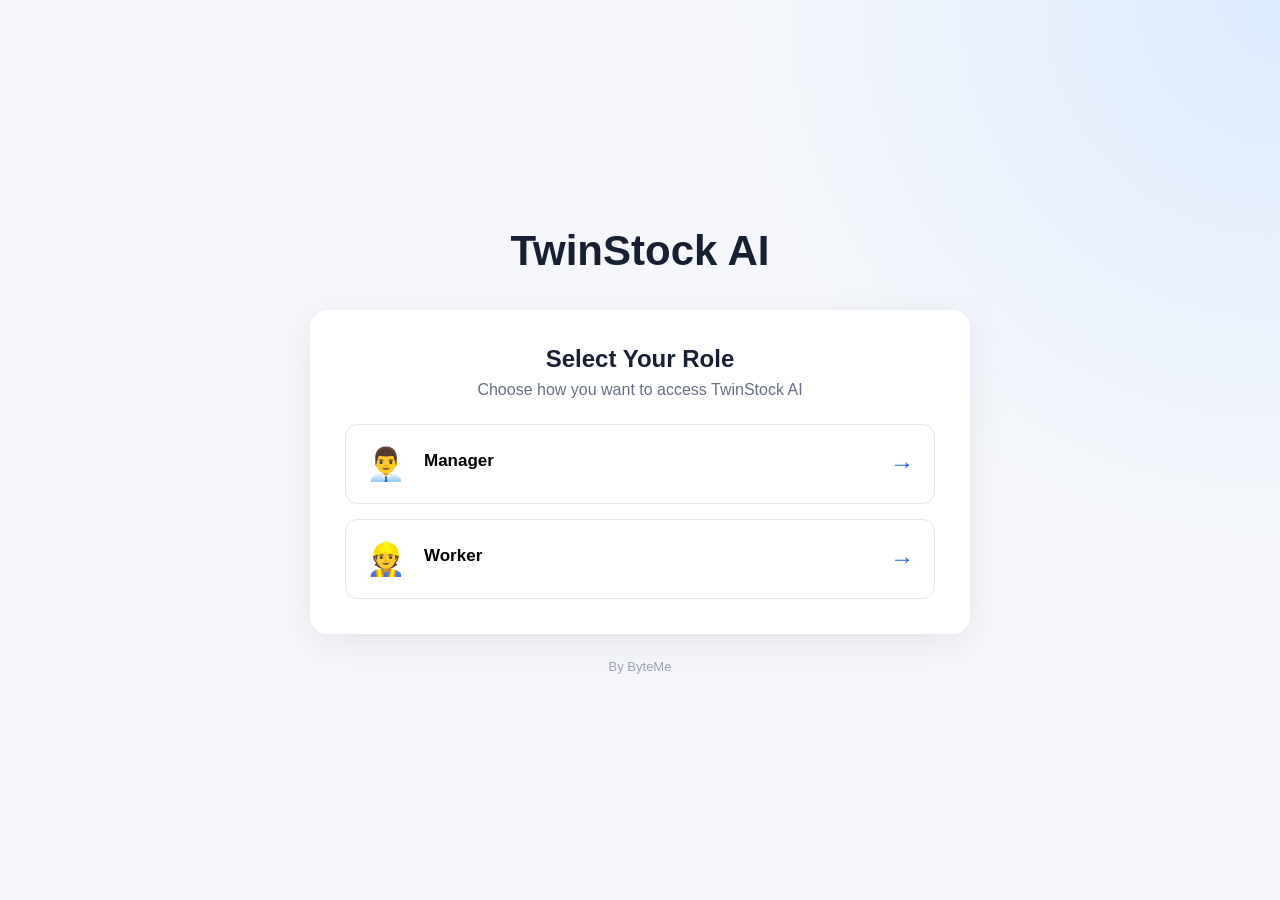
==== frontend/index.html @ d8aecc27 "frontend" ====
<!DOCTYPE html>
<html lang="en">
<head>
    <meta charset="UTF-8">
    <meta name="viewport" content="width=device-width, initial-scale=1.0">
    <title>TwinStock AI</title>
    <link rel="stylesheet" href="css/style.css">
</head>

<body class="landing-page">

    <div class="landing-container">

        <div class="brand">
            
            <h1>TwinStock AI</h1>
            
        </div>

        <div class="role-card">

            <h2>Select Your Role</h2>
            <p class="role-subtitle">
                Choose how you want to access TwinStock AI
            </p>

            <div class="role-options">

                <button class="role-button manager-role"
                        onclick="selectRole('manager')">

                    <span class="role-icon">👨‍💼</span>

                    <div>
                        <strong>Manager</strong>
                    </div>

                    <span class="arrow">→</span>

                </button>


                <button class="role-button worker-role"
                        onclick="selectRole('worker')">

                    <span class="role-icon">👷</span>

                    <div>
                        <strong>Worker</strong>
                    </div>

                    <span class="arrow">→</span>

                </button>

            </div>

        </div>

        <p class="footer-text">
            By ByteMe
        </p>

    </div>

    <script src="js/index.js"></script>

</body>
</html>
---- frontend/css/style.css ----
* {
    margin: 0;
    padding: 0;
    box-sizing: border-box;
}


body {
    font-family: Arial, Helvetica, sans-serif;
    background: #f5f7fb;
    color: #172033;
}


/* =========================
   LANDING PAGE
========================= */

.landing-page {
    min-height: 100vh;

    display: flex;
    align-items: center;
    justify-content: center;

    background:
        radial-gradient(circle at top right, #dbeafe, transparent 35%),
        #f5f7fb;
}


.landing-container {
    width: 100%;
    max-width: 700px;

    text-align: center;

    padding: 40px 20px;
}


.brand {
    margin-bottom: 35px;
}


.brand-icon {
    font-size: 55px;
    margin-bottom: 10px;
}


.brand h1 {
    font-size: 42px;
    margin-bottom: 10px;
}


.brand p {
    color: #667085;
    font-size: 16px;
}


.role-card {
    background: white;

    padding: 35px;

    border-radius: 18px;

    box-shadow: 0 10px 40px rgba(0,0,0,0.08);
}


.role-card h2 {
    font-size: 24px;
}


.role-subtitle {
    color: #667085;
    margin: 8px 0 25px;
}


.role-options {
    display: flex;
    flex-direction: column;
    gap: 15px;
}


.role-button {
    border: 1px solid #e5e7eb;

    background: white;

    padding: 20px;

    border-radius: 12px;

    display: flex;
    align-items: center;

    text-align: left;

    cursor: pointer;

    transition: 0.2s;
}


.role-button:hover {
    border-color: #2563eb;

    transform: translateY(-2px);

    box-shadow: 0 5px 20px rgba(37,99,235,0.1);
}


.role-icon {
    font-size: 32px;

    margin-right: 18px;
}


.role-button strong {
    display: block;

    font-size: 17px;

    margin-bottom: 5px;
}


.role-button small {
    display: block;

    color: #667085;
}


.arrow {
    margin-left: auto;

    font-size: 24px;

    color: #2563eb;
}


.footer-text {
    margin-top: 25px;

    color: #98a2b3;

    font-size: 13px;
}


/* =========================
   HEADER
========================= */

.topbar {
    height: 70px;

    background: white;

    border-bottom: 1px solid #e5e7eb;

    display: flex;

    align-items: center;

    justify-content: space-between;

    padding: 0 35px;

    position: sticky;

    top: 0;

    z-index: 10;
}


.brand-small {
    display: flex;

    align-items: center;

    gap: 10px;

    font-size: 20px;
}


.brand-small span {
    font-size: 25px;
}


.header-right {
    display: flex;

    align-items: center;

    gap: 20px;
}


.role-switcher {
    display: flex;

    align-items: center;

    gap: 8px;

    color: #667085;

    font-size: 14px;
}


.role-switcher select {
    padding: 8px 12px;

    border: 1px solid #d0d5dd;

    border-radius: 7px;

    background: white;

    cursor: pointer;
}


.logout-btn {
    background: transparent;

    border: 1px solid #d0d5dd;

    color: #344054;

    padding: 8px 14px;

    border-radius: 7px;

    cursor: pointer;
}


/* =========================
   DASHBOARD
========================= */

.dashboard {
    max-width: 1450px;

    margin: auto;

    padding: 30px;
}


.page-heading {
    display: flex;

    justify-content: space-between;

    align-items: center;

    margin-bottom: 25px;
}


.page-heading h1 {
    font-size: 28px;

    margin-bottom: 7px;
}


.page-heading p {
    color: #667085;
}


.status-badge {
    background: #ecfdf3;

    color: #027a48;

    padding: 8px 14px;

    border-radius: 20px;

    font-size: 13px;
}


/* =========================
   SUMMARY CARDS
========================= */

.summary-grid {
    display: grid;

    grid-template-columns:
        repeat(4, 1fr);

    gap: 18px;

    margin-bottom: 25px;
}


.summary-card {
    background: white;

    border: 1px solid #eaecf0;

    border-radius: 12px;

    padding: 20px;

    display: flex;

    align-items: center;

    gap: 15px;
}


.summary-icon {
    width: 48px;

    height: 48px;

    border-radius: 10px;

    display: flex;

    align-items: center;

    justify-content: center;

    font-size: 23px;
}


.blue {
    background: #eff6ff;
}


.purple {
    background: #f5f3ff;
}


.red {
    background: #fef2f2;
}


.orange {
    background: #fff7ed;
}


.summary-card p {
    color: #667085;

    font-size: 13px;

    margin-bottom: 5px;
}


.summary-card h2 {
    font-size: 26px;
}


.summary-card span {
    color: #98a2b3;

    font-size: 12px;
}


/* =========================
   PANELS
========================= */

.panel {
    background: white;

    border: 1px solid #eaecf0;

    border-radius: 12px;

    padding: 22px;
}


.panel-header {
    display: flex;

    justify-content: space-between;

    align-items: flex-start;

    margin-bottom: 20px;
}


.panel-header h2 {
    font-size: 18px;

    margin-bottom: 5px;
}


.panel-header p {
    color: #667085;

    font-size: 13px;
}


.ai-status {
    background: #eff6ff;

    color: #2563eb;

    padding: 6px 10px;

    border-radius: 20px;

    font-size: 12px;
}


/* =========================
   MANAGER
========================= */

.manager-grid {
    display: grid;

    grid-template-columns: 1.45fr 1fr;

    gap: 20px;
}


.suggestion-card {
    padding: 18px;

    border: 1px solid #eaecf0;

    border-radius: 10px;

    margin-bottom: 15px;
}


.suggestion-card.high {
    border-left: 4px solid #ef4444;
}


.suggestion-card.medium {
    border-left: 4px solid #f59e0b;
}


.suggestion-card.warning {
    border-left: 4px solid #eab308;
}


.suggestion-top {
    display: flex;

    justify-content: space-between;

    align-items: center;
}


.product-info {
    display: flex;

    align-items: center;

    gap: 10px;
}


.product-info h3 {
    font-size: 16px;

    margin-bottom: 3px;
}


.product-info span:last-child {
    color: #98a2b3;

    font-size: 11px;
}


.risk-dot {
    width: 10px;

    height: 10px;

    border-radius: 50%;
}


.red-dot {
    background: #ef4444;
}


.orange-dot {
    background: #f59e0b;
}


.yellow-dot {
    background: #eab308;
}


.risk-label {
    font-size: 10px;

    font-weight: bold;

    padding: 5px 8px;

    border-radius: 5px;
}


.high-label {
    color: #b42318;

    background: #fef3f2;
}


.medium-label {
    color: #b54708;

    background: #fffaeb;
}


.warning-label {
    color: #a15c00;

    background: #fefce8;
}


.suggestion-message {
    margin: 14px 0;

    color: #475467;

    font-size: 14px;
}


.suggestion-details {
    display: grid;

    grid-template-columns:
        repeat(3, 1fr);

    gap: 10px;

    margin-bottom: 15px;
}


.suggestion-details div {
    background: #f9fafb;

    padding: 10px;

    border-radius: 7px;
}


.suggestion-details span {
    display: block;

    color: #98a2b3;

    font-size: 10px;

    margin-bottom: 5px;
}


.suggestion-details strong {
    font-size: 13px;
}


.primary-btn,
.secondary-btn {
    border: none;

    padding: 10px 15px;

    border-radius: 7px;

    cursor: pointer;

    font-weight: 600;
}


.primary-btn {
    background: #2563eb;

    color: white;
}


.primary-btn:hover {
    background: #1d4ed8;
}


.secondary-btn {
    background: #eff6ff;

    color: #2563eb;
}


.full-btn {
    width: 100%;

    padding: 13px;
}


/* =========================
   CHATBOT
========================= */

.chatbot-panel {
    display: flex;

    flex-direction: column;

    min-height: 600px;
}


.chat-header {
    display: flex;

    align-items: center;

    gap: 12px;

    padding-bottom: 15px;

    border-bottom: 1px solid #eaecf0;
}


.bob-avatar {
    width: 42px;

    height: 42px;

    background: #eff6ff;

    border-radius: 10px;

    display: flex;

    align-items: center;

    justify-content: center;

    font-size: 22px;
}


.chat-header h2 {
    font-size: 17px;
}


.chat-header span {
    color: #667085;

    font-size: 11px;
}


.online-dot {
    width: 8px;

    height: 8px;

    background: #12b76a;

    border-radius: 50%;

    margin-left: auto;
}


.chat-messages {
    flex: 1;

    padding: 20px 0;

    overflow-y: auto;
}


.message {
    display: flex;

    gap: 10px;

    margin-bottom: 18px;
}


.message-avatar {
    width: 30px;

    height: 30px;

    background: #eff6ff;

    border-radius: 8px;

    display: flex;

    align-items: center;

    justify-content: center;

    font-size: 15px;
}


.message-content {
    max-width: 85%;
}


.message-name {
    display: block;

    font-size: 11px;

    color: #667085;

    margin-bottom: 5px;
}


.message-content p {
    background: #f2f4f7;

    padding: 12px;

    border-radius: 4px 10px 10px 10px;

    font-size: 13px;

    line-height: 1.5;
}


.quick-questions {
    display: flex;

    flex-direction: column;

    gap: 8px;
}


.quick-questions button {
    background: white;

    border: 1px solid #d0d5dd;

    color: #344054;

    padding: 9px;

    border-radius: 7px;

    text-align: left;

    cursor: pointer;

    font-size: 12px;
}


.chat-input-area {
    display: flex;

    gap: 8px;

    border-top: 1px solid #eaecf0;

    padding-top: 15px;
}


.chat-input-area input {
    flex: 1;

    padding: 12px;

    border: 1px solid #d0d5dd;

    border-radius: 7px;

    outline: none;
}


.chat-input-area button {
    width: 45px;

    border: none;

    border-radius: 7px;

    background: #2563eb;

    color: white;

    cursor: pointer;
}


.user-chat-message {
    background: #2563eb;

    color: white;

    padding: 10px;

    border-radius: 10px 10px 4px 10px;

    margin-left: auto;

    margin-bottom: 15px;

    max-width: 80%;

    font-size: 13px;
}


/* =========================
   WORKER
========================= */

.worker-grid {
    display: grid;

    grid-template-columns: 1fr 1fr;

    gap: 20px;
}


.form-group {
    margin-bottom: 18px;
}


.form-group label {
    display: block;

    font-size: 13px;

    font-weight: 600;

    margin-bottom: 7px;
}


.form-group input,
.form-group select,
.form-group textarea {
    width: 100%;

    padding: 11px 12px;

    border: 1px solid #d0d5dd;

    border-radius: 7px;

    font-family: inherit;

    outline: none;

    background: white;
}


.form-group input:focus,
.form-group select:focus,
.form-group textarea:focus {
    border-color: #2563eb;
}


.form-row {
    display: grid;

    grid-template-columns: 1fr 1fr;

    gap: 15px;
}


.transaction-types {
    display: grid;

    grid-template-columns:
        repeat(4, 1fr);

    gap: 8px;
}


.transaction-type {
    padding: 10px 5px;

    background: #f9fafb;

    border: 1px solid #d0d5dd;

    border-radius: 7px;

    cursor: pointer;

    font-size: 11px;
}


.transaction-type span {
    display: block;

    font-size: 18px;

    margin-bottom: 3px;
}


.transaction-type.active {
    background: #eff6ff;

    border-color: #2563eb;

    color: #2563eb;
}


.success-message {
    display: none;

    background: #ecfdf3;

    color: #027a48;

    padding: 12px;

    border-radius: 7px;

    margin-top: 15px;

    font-size: 13px;
}


.transaction-item {
    display: flex;

    align-items: center;

    gap: 12px;

    padding: 14px 0;

    border-bottom: 1px solid #f2f4f7;
}


.transaction-icon {
    width: 38px;

    height: 38px;

    border-radius: 8px;

    display: flex;

    align-items: center;

    justify-content: center;
}


.transaction-icon.receive {
    background: #ecfdf3;
}


.transaction-icon.dispatch {
    background: #eff6ff;
}


.transaction-icon.damaged {
    background: #fef3f2;
}


.transaction-info {
    flex: 1;
}


.transaction-info strong {
    display: block;

    font-size: 13px;
}


.transaction-info span {
    color: #98a2b3;

    font-size: 11px;
}


.positive {
    color: #027a48;
}


.negative {
    color: #b42318;
}


.count-badge {
    background: #f2f4f7;

    padding: 5px 9px;

    border-radius: 5px;

    font-size: 11px;
}


/* =========================
   REPLENISHMENT
========================= */

.back-btn {
    background: white;

    border: 1px solid #d0d5dd;

    padding: 9px 14px;

    border-radius: 7px;

    cursor: pointer;
}


.replenishment-grid {
    display: grid;

    grid-template-columns: 1fr 1fr;

    gap: 20px;
}


.product-title {
    display: flex;

    align-items: center;

    gap: 15px;

    margin-bottom: 30px;
}


.large-product-icon {
    width: 60px;

    height: 60px;

    border-radius: 12px;

    background: #eff6ff;

    display: flex;

    align-items: center;

    justify-content: center;

    font-size: 28px;
}


.small-label {
    color: #98a2b3;

    font-size: 10px;
}


.product-title h2 {
    margin: 4px 0;

    font-size: 23px;
}


.product-title span:last-child {
    color: #667085;

    font-size: 12px;
}


.metrics-grid {
    display: grid;

    grid-template-columns: 1fr 1fr;

    gap: 12px;
}


.metric {
    background: #f9fafb;

    padding: 15px;

    border-radius: 8px;
}


.metric span {
    display: block;

    color: #667085;

    font-size: 11px;

    margin-bottom: 7px;
}


.metric strong {
    font-size: 15px;
}


.danger-metric {
    background: #fef3f2;
}


.danger-metric strong {
    color: #b42318;
}


.risk-explanation {
    margin-top: 20px;

    background: #fffaeb;

    border: 1px solid #fedf89;

    padding: 15px;

    border-radius: 8px;

    display: flex;

    gap: 12px;
}


.risk-icon {
    font-size: 20px;
}


.risk-explanation strong {
    font-size: 13px;

    color: #b54708;
}


.risk-explanation p {
    margin-top: 5px;

    color: #667085;

    font-size: 12px;

    line-height: 1.5;
}


.ai-title {
    display: flex;

    align-items: center;

    gap: 12px;

    margin-bottom: 25px;
}


.ai-large-icon {
    width: 45px;

    height: 45px;

    border-radius: 10px;

    background: #eff6ff;

    display: flex;

    align-items: center;

    justify-content: center;

    font-size: 22px;
}


.ai-title h2 {
    font-size: 18px;
}


.ai-title span {
    color: #667085;

    font-size: 11px;
}


.quantity-input {
    display: flex;

    align-items: center;
}


.quantity-input button {
    width: 40px;

    height: 40px;

    margin: 0;

    border-radius: 6px;

    background: #f2f4f7;

    color: #344054;

    border: 1px solid #d0d5dd;

    cursor: pointer;
}


.quantity-input input {
    text-align: center;

    width: 100px;

    height: 40px;

    border: 1px solid #d0d5dd;

    margin: 0 5px;
}


.recommendation-reason {
    background: #f9fafb;

    padding: 15px;

    border-radius: 8px;

    margin-top: 20px;

    margin-bottom: 20px;
}


.recommendation-reason strong {
    font-size: 13px;
}


.recommendation-reason p {
    color: #667085;

    font-size: 12px;

    line-height: 1.6;

    margin-top: 7px;
}


.decision-buttons {
    display: grid;

    grid-template-columns: 1fr 1.5fr;

    gap: 10px;
}


.ignore-btn,
.approve-btn {
    padding: 12px;

    border-radius: 7px;

    cursor: pointer;

    font-weight: 600;
}


.ignore-btn {
    background: white;

    border: 1px solid #d0d5dd;

    color: #344054;
}


.approve-btn {
    background: #12b76a;

    border: none;

    color: white;
}


.decision-message {
    margin-top: 15px;

    text-align: center;

    font-size: 13px;
}


/* =========================
   RESPONSIVE
========================= */

@media (max-width: 1000px) {

    .summary-grid {
        grid-template-columns: 1fr 1fr;
    }

    .manager-grid,
    .worker-grid,
    .replenishment-grid {
        grid-template-columns: 1fr;
    }

}


@media (max-width: 650px) {

    .dashboard {
        padding: 15px;
    }

    .topbar {
        padding: 0 15px;
    }

    .summary-grid {
        grid-template-columns: 1fr;
    }

    .header-right {
        gap: 5px;
    }

    .role-switcher span {
        display: none;
    }

    .page-heading {
        align-items: flex-start;

        flex-direction: column;

        gap: 10px;
    }

    .suggestion-details {
        grid-template-columns: 1fr;
    }

    .transaction-types {
        grid-template-columns: 1fr 1fr;
    }

    .form-row {
        grid-template-columns: 1fr;
    }

}
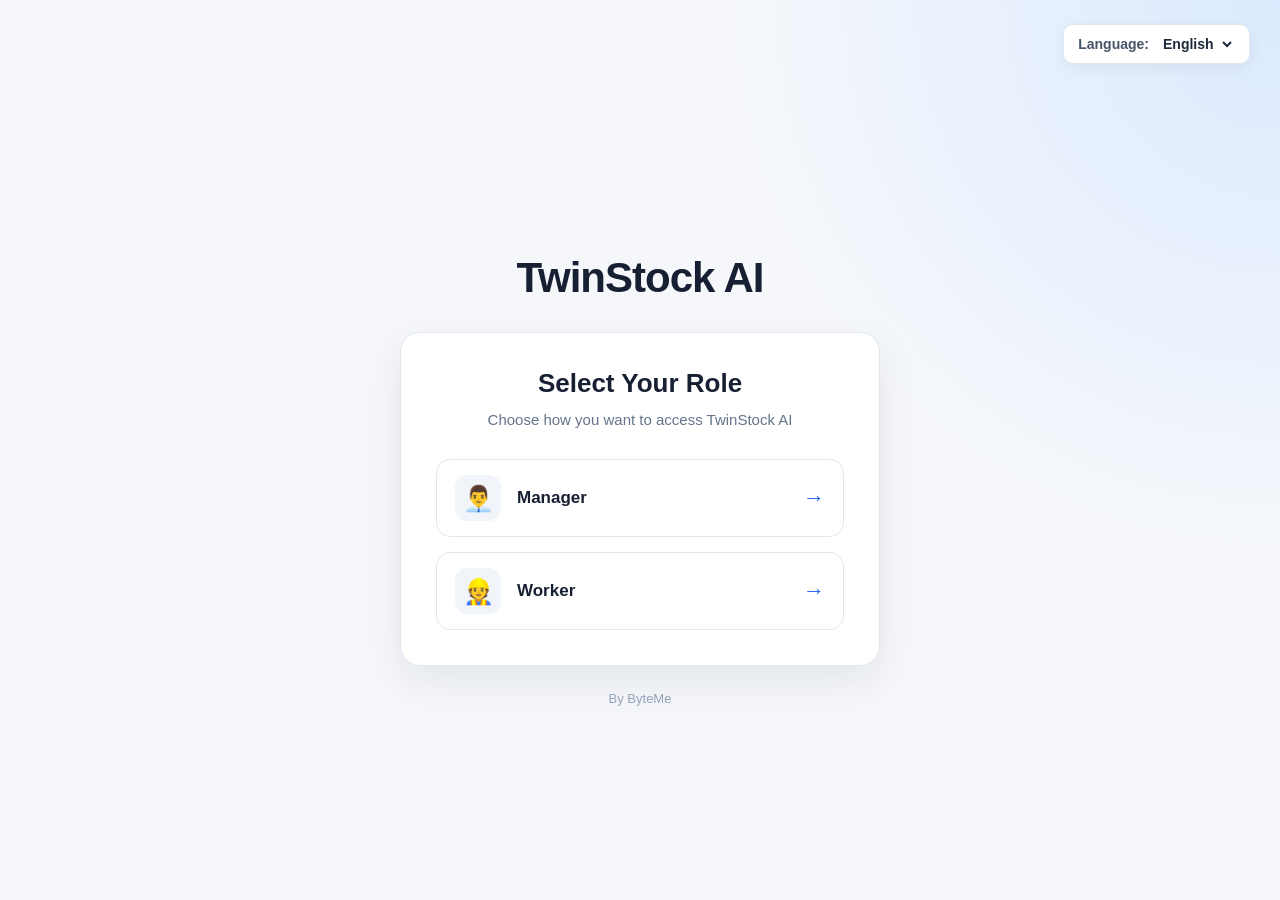
==== commit 8dcaec70: "language added" ====
--- a/frontend/index.html
+++ b/frontend/index.html
@@ -1,69 +1,605 @@
 <!DOCTYPE html>
 <html lang="en">
+
 <head>
+
     <meta charset="UTF-8">
-    <meta name="viewport" content="width=device-width, initial-scale=1.0">
+
+    <meta name="viewport"
+          content="width=device-width, initial-scale=1.0">
+
     <title>TwinStock AI</title>
-    <link rel="stylesheet" href="css/style.css">
+
+    <style>
+
+        /* ================================
+           RESET
+        ================================= */
+
+        * {
+            margin: 0;
+            padding: 0;
+            box-sizing: border-box;
+        }
+
+
+        /* ================================
+           BODY
+        ================================= */
+
+        body {
+
+            min-height: 100vh;
+
+            font-family:
+                Arial,
+                Helvetica,
+                sans-serif;
+
+            background:
+                radial-gradient(
+                    circle at top right,
+                    #dbeafe,
+                    transparent 35%
+                ),
+                #f5f7fb;
+
+            color: #172033;
+
+            display: flex;
+
+            align-items: center;
+
+            justify-content: center;
+
+            position: relative;
+
+        }
+
+
+        /* ================================
+           LANGUAGE SWITCHER
+           TOP RIGHT
+        ================================= */
+
+        .language-switcher {
+
+            position: fixed;
+
+            top: 24px;
+
+            right: 30px;
+
+            display: flex;
+
+            align-items: center;
+
+            gap: 10px;
+
+            padding: 10px 14px;
+
+            background: #ffffff;
+
+            border: 1px solid #e2e8f0;
+
+            border-radius: 10px;
+
+            box-shadow:
+                0 4px 15px
+                rgba(0, 0, 0, 0.06);
+
+            z-index: 1000;
+
+        }
+
+
+        .language-switcher span {
+
+            font-size: 14px;
+
+            font-weight: 600;
+
+            color: #475569;
+
+        }
+
+
+        .language-switcher select {
+
+            border: none;
+
+            outline: none;
+
+            background: transparent;
+
+            font-size: 14px;
+
+            font-weight: 600;
+
+            color: #1e293b;
+
+            cursor: pointer;
+
+        }
+
+
+        /* ================================
+           MAIN CONTAINER
+        ================================= */
+
+        .landing-container {
+
+            width: 100%;
+
+            max-width: 520px;
+
+            min-height: 100vh;
+
+            padding: 100px 20px 40px;
+
+            display: flex;
+
+            flex-direction: column;
+
+            align-items: center;
+
+            justify-content: center;
+
+            text-align: center;
+
+        }
+
+
+        /* ================================
+           BRAND
+        ================================= */
+
+        .brand {
+
+            margin-bottom: 30px;
+
+        }
+
+
+        .brand h1 {
+
+            margin: 0;
+
+            font-size: 42px;
+
+            font-weight: 800;
+
+            letter-spacing: -1px;
+
+            color: #172033;
+
+        }
+
+
+        /* ================================
+           ROLE CARD
+        ================================= */
+
+        .role-card {
+
+            width: 100%;
+
+            padding: 35px;
+
+            background: #ffffff;
+
+            border: 1px solid #e2e8f0;
+
+            border-radius: 20px;
+
+            box-shadow:
+                0 15px 40px
+                rgba(15, 23, 42, 0.08);
+
+        }
+
+
+        .role-card h2 {
+
+            margin: 0 0 10px;
+
+            font-size: 26px;
+
+            color: #172033;
+
+        }
+
+
+        .role-subtitle {
+
+            margin: 0 0 28px;
+
+            color: #64748b;
+
+            font-size: 15px;
+
+            line-height: 1.5;
+
+        }
+
+
+        /* ================================
+           ROLE OPTIONS
+        ================================= */
+
+        .role-options {
+
+            width: 100%;
+
+            display: flex;
+
+            flex-direction: column;
+
+            gap: 15px;
+
+        }
+
+
+        /* ================================
+           ROLE BUTTON
+        ================================= */
+
+        .role-button {
+
+            width: 100%;
+
+            min-height: 75px;
+
+            padding: 15px 18px;
+
+            display: flex;
+
+            align-items: center;
+
+            gap: 16px;
+
+            text-align: left;
+
+            background: #ffffff;
+
+            border: 1px solid #e2e8f0;
+
+            border-radius: 14px;
+
+            cursor: pointer;
+
+            transition:
+                transform 0.2s ease,
+                box-shadow 0.2s ease,
+                border-color 0.2s ease,
+                background 0.2s ease;
+
+        }
+
+
+        .role-button:hover {
+
+            transform: translateY(-2px);
+
+            border-color: #2563eb;
+
+            background: #f8fbff;
+
+            box-shadow:
+                0 8px 20px
+                rgba(15, 23, 42, 0.08);
+
+        }
+
+
+        /* ================================
+           ROLE ICON
+        ================================= */
+
+        .role-icon {
+
+            width: 46px;
+
+            height: 46px;
+
+            flex-shrink: 0;
+
+            display: flex;
+
+            align-items: center;
+
+            justify-content: center;
+
+            font-size: 25px;
+
+            background: #f1f5f9;
+
+            border-radius: 12px;
+
+        }
+
+
+        /* ================================
+           ROLE TEXT
+        ================================= */
+
+        .role-button strong {
+
+            font-size: 17px;
+
+            color: #172033;
+
+        }
+
+
+        /* ================================
+           ARROW
+        ================================= */
+
+        .arrow {
+
+            margin-left: auto;
+
+            font-size: 22px;
+
+            color: #2563eb;
+
+            transition:
+                transform 0.2s ease;
+
+        }
+
+
+        .role-button:hover .arrow {
+
+            transform:
+                translateX(4px);
+
+        }
+
+
+        /* ================================
+           FOOTER
+        ================================= */
+
+        .footer-text {
+
+            margin-top: 25px;
+
+            margin-bottom: 0;
+
+            font-size: 13px;
+
+            color: #94a3b8;
+
+        }
+
+
+        /* ================================
+           MOBILE
+        ================================= */
+
+        @media (max-width: 600px) {
+
+            .language-switcher {
+
+                top: 15px;
+
+                right: 15px;
+
+                padding: 8px 10px;
+
+                gap: 6px;
+
+            }
+
+
+            .language-switcher span {
+
+                display: none;
+
+            }
+
+
+            .landing-container {
+
+                padding:
+                    90px 18px
+                    30px;
+
+            }
+
+
+            .brand {
+
+                margin-bottom: 25px;
+
+            }
+
+
+            .brand h1 {
+
+                font-size: 34px;
+
+            }
+
+
+            .role-card {
+
+                padding: 25px 20px;
+
+            }
+
+
+            .role-card h2 {
+
+                font-size: 23px;
+
+            }
+
+
+            .role-subtitle {
+
+                font-size: 14px;
+
+            }
+
+        }
+
+    </style>
+
 </head>
 
-<body class="landing-page">
+
+<body>
+
+
+    <!-- LANGUAGE - TOP RIGHT -->
+
+    <div class="language-switcher">
+
+        <span data-i18n="language">
+            Language:
+        </span>
+
+        <select id="languageSelect">
+
+            <option value="en">
+                English
+            </option>
+
+            <option value="hi">
+                हिन्दी
+            </option>
+
+            <option value="kn">
+                ಕನ್ನಡ
+            </option>
+
+        </select>
+
+    </div>
+
+
+
+    <!-- MAIN CENTER CONTENT -->
 
     <div class="landing-container">
 
+
+        <!-- BRAND -->
+
         <div class="brand">
-            
-            <h1>TwinStock AI</h1>
-            
+
+            <h1>
+                TwinStock AI
+            </h1>
+
         </div>
 
+
+
+        <!-- ROLE CARD -->
+
         <div class="role-card">
 
-            <h2>Select Your Role</h2>
-            <p class="role-subtitle">
-                Choose how you want to access TwinStock AI
+
+            <h2 data-i18n="select_role">
+
+                Select Your Role
+
+            </h2>
+
+
+            <p
+                class="role-subtitle"
+                data-i18n="role_subtitle">
+
+                Choose how you want to access
+                TwinStock AI
+
             </p>
 
+
+
             <div class="role-options">
 
-                <button class="role-button manager-role"
-                        onclick="selectRole('manager')">
-
-                    <span class="role-icon">👨‍💼</span>
+
+                <!-- MANAGER -->
+
+                <button
+                    type="button"
+                    class="role-button manager-role"
+                    onclick="selectRole('manager')">
+
+                    <span class="role-icon">
+                        👨‍💼
+                    </span>
 
                     <div>
-                        <strong>Manager</strong>
+
+                        <strong data-i18n="manager">
+                            Manager
+                        </strong>
+
                     </div>
 
-                    <span class="arrow">→</span>
+                    <span class="arrow">
+                        →
+                    </span>
 
                 </button>
 
 
-                <button class="role-button worker-role"
-                        onclick="selectRole('worker')">
-
-                    <span class="role-icon">👷</span>
+
+                <!-- WORKER -->
+
+                <button
+                    type="button"
+                    class="role-button worker-role"
+                    onclick="selectRole('worker')">
+
+                    <span class="role-icon">
+                        👷
+                    </span>
 
                     <div>
-                        <strong>Worker</strong>
+
+                        <strong data-i18n="worker">
+                            Worker
+                        </strong>
+
                     </div>
 
-                    <span class="arrow">→</span>
+                    <span class="arrow">
+                        →
+                    </span>
 
                 </button>
 
+
             </div>
 
         </div>
 
+
+
+        <!-- FOOTER -->
+
         <p class="footer-text">
+
             By ByteMe
+
         </p>
 
+
     </div>
 
+
+    <!-- YOUR JS -->
+
     <script src="js/index.js"></script>
 
 </body>
+
 </html>
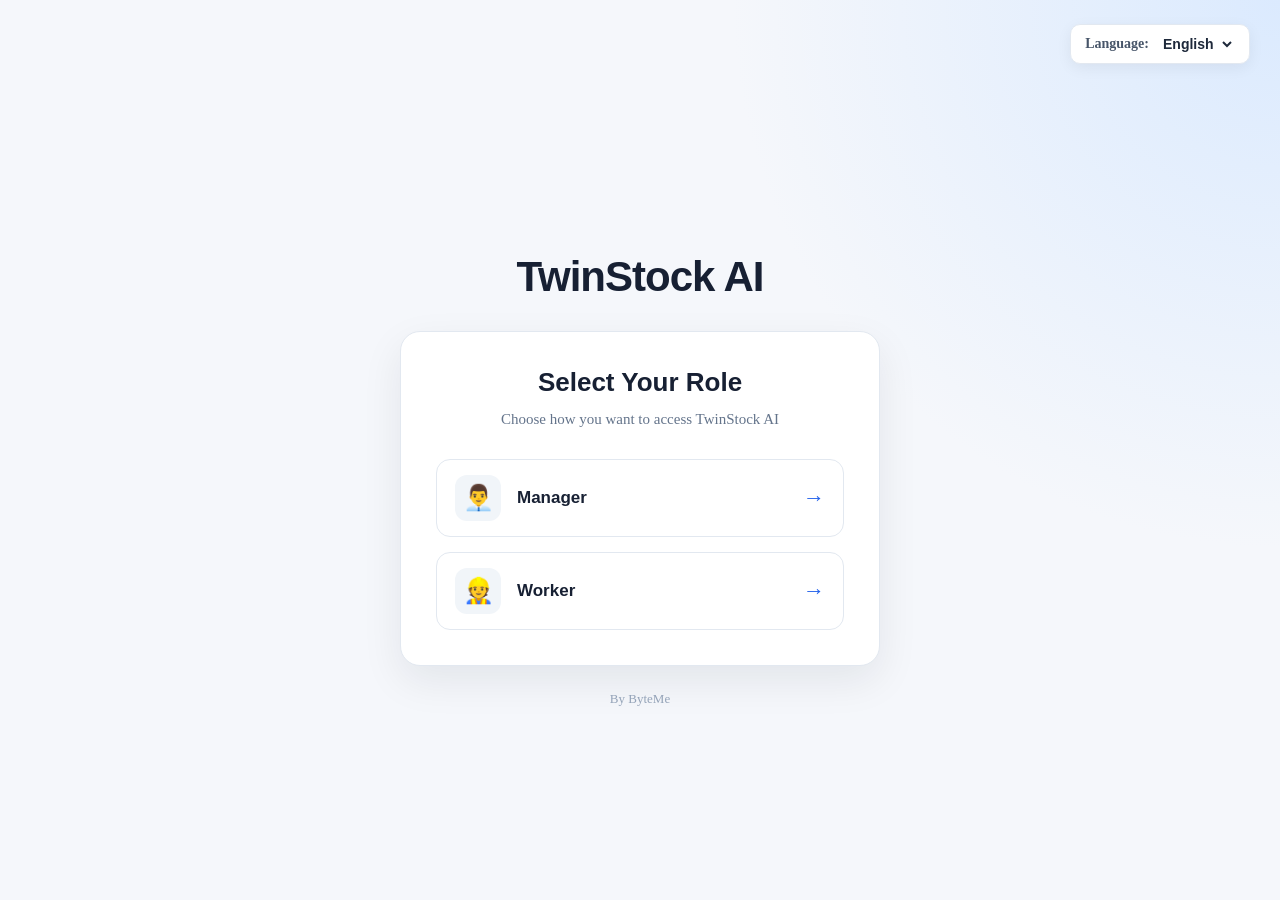
==== commit fdc926e9: "fonts updated" ====
--- a/frontend/index.html
+++ b/frontend/index.html
@@ -27,14 +27,15 @@
            BODY
         ================================= */
 
+       :root {
+            --font-header: Arial, "Uber", sans-serif;
+            --font-base: Athelas, Moara, serif;
+        }
+
         body {
-
             min-height: 100vh;
 
-            font-family:
-                Arial,
-                Helvetica,
-                sans-serif;
+            font-family: var(--font-base);
 
             background:
                 radial-gradient(
@@ -47,13 +48,14 @@
             color: #172033;
 
             display: flex;
-
             align-items: center;
-
             justify-content: center;
-
             position: relative;
-
+        }
+
+        h1, h2, h3, h4, h5, h6,
+        .brand h1, .role-card h2 {
+            font-family: var(--font-header);
         }
 
 
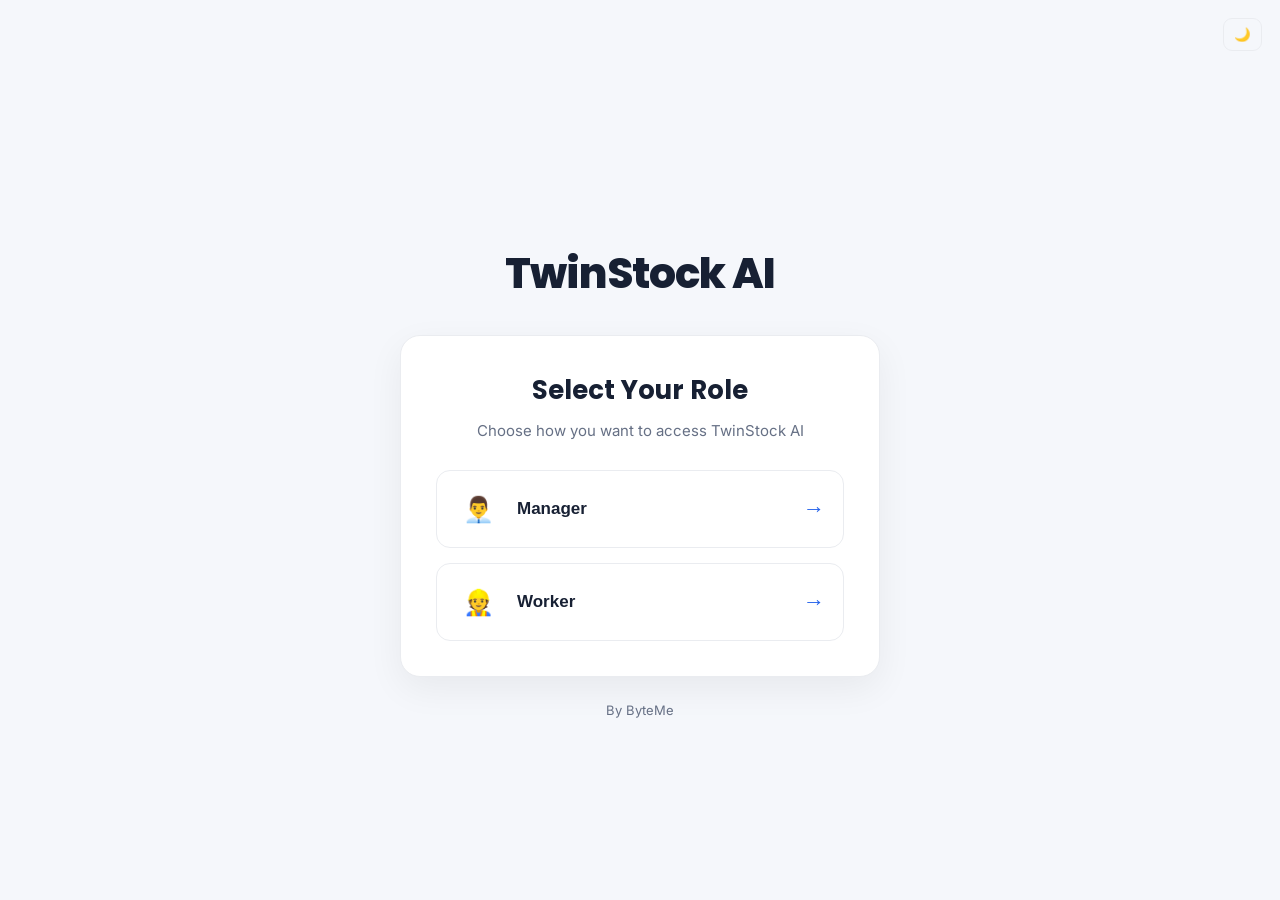
==== commit 7296abc4: "frontend updated" ====
--- a/frontend/index.html
+++ b/frontend/index.html
@@ -10,445 +10,11 @@
 
     <title>TwinStock AI</title>
 
-    <style>
+    <link rel="preconnect" href="https://fonts.googleapis.com">
+    <link rel="preconnect" href="https://fonts.gstatic.com" crossorigin>
+    <link href="https://fonts.googleapis.com/css2?family=Poppins:wght@600;700;800&family=Inter:wght@300;400;600&display=swap" rel="stylesheet">
 
-        /* ================================
-           RESET
-        ================================= */
-
-        * {
-            margin: 0;
-            padding: 0;
-            box-sizing: border-box;
-        }
-
-
-        /* ================================
-           BODY
-        ================================= */
-
-       :root {
-            --font-header: Arial, "Uber", sans-serif;
-            --font-base: Athelas, Moara, serif;
-        }
-
-        body {
-            min-height: 100vh;
-
-            font-family: var(--font-base);
-
-            background:
-                radial-gradient(
-                    circle at top right,
-                    #dbeafe,
-                    transparent 35%
-                ),
-                #f5f7fb;
-
-            color: #172033;
-
-            display: flex;
-            align-items: center;
-            justify-content: center;
-            position: relative;
-        }
-
-        h1, h2, h3, h4, h5, h6,
-        .brand h1, .role-card h2 {
-            font-family: var(--font-header);
-        }
-
-
-        /* ================================
-           LANGUAGE SWITCHER
-           TOP RIGHT
-        ================================= */
-
-        .language-switcher {
-
-            position: fixed;
-
-            top: 24px;
-
-            right: 30px;
-
-            display: flex;
-
-            align-items: center;
-
-            gap: 10px;
-
-            padding: 10px 14px;
-
-            background: #ffffff;
-
-            border: 1px solid #e2e8f0;
-
-            border-radius: 10px;
-
-            box-shadow:
-                0 4px 15px
-                rgba(0, 0, 0, 0.06);
-
-            z-index: 1000;
-
-        }
-
-
-        .language-switcher span {
-
-            font-size: 14px;
-
-            font-weight: 600;
-
-            color: #475569;
-
-        }
-
-
-        .language-switcher select {
-
-            border: none;
-
-            outline: none;
-
-            background: transparent;
-
-            font-size: 14px;
-
-            font-weight: 600;
-
-            color: #1e293b;
-
-            cursor: pointer;
-
-        }
-
-
-        /* ================================
-           MAIN CONTAINER
-        ================================= */
-
-        .landing-container {
-
-            width: 100%;
-
-            max-width: 520px;
-
-            min-height: 100vh;
-
-            padding: 100px 20px 40px;
-
-            display: flex;
-
-            flex-direction: column;
-
-            align-items: center;
-
-            justify-content: center;
-
-            text-align: center;
-
-        }
-
-
-        /* ================================
-           BRAND
-        ================================= */
-
-        .brand {
-
-            margin-bottom: 30px;
-
-        }
-
-
-        .brand h1 {
-
-            margin: 0;
-
-            font-size: 42px;
-
-            font-weight: 800;
-
-            letter-spacing: -1px;
-
-            color: #172033;
-
-        }
-
-
-        /* ================================
-           ROLE CARD
-        ================================= */
-
-        .role-card {
-
-            width: 100%;
-
-            padding: 35px;
-
-            background: #ffffff;
-
-            border: 1px solid #e2e8f0;
-
-            border-radius: 20px;
-
-            box-shadow:
-                0 15px 40px
-                rgba(15, 23, 42, 0.08);
-
-        }
-
-
-        .role-card h2 {
-
-            margin: 0 0 10px;
-
-            font-size: 26px;
-
-            color: #172033;
-
-        }
-
-
-        .role-subtitle {
-
-            margin: 0 0 28px;
-
-            color: #64748b;
-
-            font-size: 15px;
-
-            line-height: 1.5;
-
-        }
-
-
-        /* ================================
-           ROLE OPTIONS
-        ================================= */
-
-        .role-options {
-
-            width: 100%;
-
-            display: flex;
-
-            flex-direction: column;
-
-            gap: 15px;
-
-        }
-
-
-        /* ================================
-           ROLE BUTTON
-        ================================= */
-
-        .role-button {
-
-            width: 100%;
-
-            min-height: 75px;
-
-            padding: 15px 18px;
-
-            display: flex;
-
-            align-items: center;
-
-            gap: 16px;
-
-            text-align: left;
-
-            background: #ffffff;
-
-            border: 1px solid #e2e8f0;
-
-            border-radius: 14px;
-
-            cursor: pointer;
-
-            transition:
-                transform 0.2s ease,
-                box-shadow 0.2s ease,
-                border-color 0.2s ease,
-                background 0.2s ease;
-
-        }
-
-
-        .role-button:hover {
-
-            transform: translateY(-2px);
-
-            border-color: #2563eb;
-
-            background: #f8fbff;
-
-            box-shadow:
-                0 8px 20px
-                rgba(15, 23, 42, 0.08);
-
-        }
-
-
-        /* ================================
-           ROLE ICON
-        ================================= */
-
-        .role-icon {
-
-            width: 46px;
-
-            height: 46px;
-
-            flex-shrink: 0;
-
-            display: flex;
-
-            align-items: center;
-
-            justify-content: center;
-
-            font-size: 25px;
-
-            background: #f1f5f9;
-
-            border-radius: 12px;
-
-        }
-
-
-        /* ================================
-           ROLE TEXT
-        ================================= */
-
-        .role-button strong {
-
-            font-size: 17px;
-
-            color: #172033;
-
-        }
-
-
-        /* ================================
-           ARROW
-        ================================= */
-
-        .arrow {
-
-            margin-left: auto;
-
-            font-size: 22px;
-
-            color: #2563eb;
-
-            transition:
-                transform 0.2s ease;
-
-        }
-
-
-        .role-button:hover .arrow {
-
-            transform:
-                translateX(4px);
-
-        }
-
-
-        /* ================================
-           FOOTER
-        ================================= */
-
-        .footer-text {
-
-            margin-top: 25px;
-
-            margin-bottom: 0;
-
-            font-size: 13px;
-
-            color: #94a3b8;
-
-        }
-
-
-        /* ================================
-           MOBILE
-        ================================= */
-
-        @media (max-width: 600px) {
-
-            .language-switcher {
-
-                top: 15px;
-
-                right: 15px;
-
-                padding: 8px 10px;
-
-                gap: 6px;
-
-            }
-
-
-            .language-switcher span {
-
-                display: none;
-
-            }
-
-
-            .landing-container {
-
-                padding:
-                    90px 18px
-                    30px;
-
-            }
-
-
-            .brand {
-
-                margin-bottom: 25px;
-
-            }
-
-
-            .brand h1 {
-
-                font-size: 34px;
-
-            }
-
-
-            .role-card {
-
-                padding: 25px 20px;
-
-            }
-
-
-            .role-card h2 {
-
-                font-size: 23px;
-
-            }
-
-
-            .role-subtitle {
-
-                font-size: 14px;
-
-            }
-
-        }
-
-    </style>
+    <link rel="stylesheet" href="css/style.css">
 
 </head>
 
@@ -456,31 +22,9 @@
 <body>
 
 
-    <!-- LANGUAGE - TOP RIGHT -->
+    <!-- removed language switcher from landing page -->
 
-    <div class="language-switcher">
-
-        <span data-i18n="language">
-            Language:
-        </span>
-
-        <select id="languageSelect">
-
-            <option value="en">
-                English
-            </option>
-
-            <option value="hi">
-                हिन्दी
-            </option>
-
-            <option value="kn">
-                ಕನ್ನಡ
-            </option>
-
-        </select>
-
-    </div>
+    <button id="themeToggle" class="theme-toggle floating" title="Toggle theme">🌙</button>
 
 
 
@@ -600,6 +144,7 @@
 
     <!-- YOUR JS -->
 
+    <script src="js/theme.js"></script>
     <script src="js/index.js"></script>
 
 </body>
--- a/frontend/css/style.css
+++ b/frontend/css/style.css
@@ -0,0 +1,1538 @@
+* {
+    margin: 0;
+    padding: 0;
+    box-sizing: border-box;
+}
+
+
+:root {
+    --font-header: 'Poppins', system-ui, -apple-system, "Segoe UI", Roboto, "Helvetica Neue", Arial;
+    --font-base: 'Inter', ui-sans-serif, system-ui, -apple-system, "Segoe UI", Roboto;
+
+    /* Light mode colors (defaults) */
+    --bg: #f5f7fb;
+    --surface: #ffffff;
+    --panel-bg: #ffffff;
+    --text: #172033;
+    --muted: #667085;
+    --border: #eaecf0;
+    --primary: #2563eb;
+    --primary-contrast: #ffffff;
+    /* semantic/accent backgrounds (light defaults) */
+    --status-success-bg: #ecfdf3;
+    --status-success-color: #027a48;
+    --accent-blue-bg: #eff6ff;
+    --accent-purple-bg: #f5f3ff;
+    --accent-red-bg: #fef2f2;
+    --accent-orange-bg: #fff7ed;
+    --muted-surface: #f9fafb;
+    --secondary-bg: #eff6ff;
+    --input-bg: #f2f4f7;
+    --danger-bg: #fef3f2;
+    --warning-bg: #fffaeb;
+}
+
+/* Dark mode overrides */
+.dark-theme {
+    --bg: #071126;
+    --surface: #071726;
+    --panel-bg: #0b1220;
+    --text: #e6eef9;
+    --muted: #9aa7bf;
+    --border: #122135;
+    --primary: #60a5fa;
+    --primary-contrast: #04263a;
+    /* semantic/accent backgrounds for dark mode */
+    --status-success-bg: rgba(16,185,129,0.08);
+    --status-success-color: #86efac;
+    --accent-blue-bg: rgba(37,99,235,0.08);
+    --accent-purple-bg: rgba(139,92,246,0.06);
+    --accent-red-bg: rgba(239,68,68,0.06);
+    --accent-orange-bg: rgba(245,158,11,0.06);
+    --muted-surface: var(--panel-bg);
+    --secondary-bg: rgba(37,99,235,0.06);
+    --input-bg: rgba(255,255,255,0.02);
+    --danger-bg: rgba(239,68,68,0.06);
+    --warning-bg: rgba(245,158,11,0.04);
+}
+
+    /* Smooth transitions for theme changes */
+    body, .panel, .summary-card, .topbar, .role-card, .language-switcher, .chat-input-area input, .form-group input {
+        transition: background-color 0.22s ease, color 0.22s ease, border-color 0.22s ease, box-shadow 0.22s ease;
+    }
+
+    /* ================================
+       Landing page styles moved from index.html
+       (keeps landing appearance and makes theme-toggle class)
+    ================================= */
+
+    /* Reset (already present, but kept for landing specificity) */
+    * {
+        box-sizing: border-box;
+    }
+
+    body.landing, body {
+        /* landing layout will use existing variables */
+    }
+
+    .landing-container {
+        width: 100%;
+        max-width: 520px;
+        min-height: auto;
+        padding: 100px 20px 40px;
+        display: flex;
+        flex-direction: column;
+        align-items: center;
+        justify-content: center;
+        text-align: center;
+    }
+
+    .brand { margin-bottom: 30px; }
+    .brand h1 { margin:0; font-size:42px; font-weight:800; letter-spacing:-1px; color:var(--text); }
+
+    .role-card {
+        width:100%; padding:35px; background:var(--surface); border:1px solid var(--border); border-radius:20px; box-shadow:0 12px 36px rgba(2,6,23,0.06);
+    }
+    .role-card h2 { margin:0 0 10px; font-size:26px; color:var(--text); }
+    .role-subtitle { margin:0 0 28px; color:var(--muted); font-size:15px; line-height:1.5; }
+
+    .role-options { width:100%; display:flex; flex-direction:column; gap:15px; }
+
+    .role-button { width:100%; min-height:75px; padding:15px 18px; display:flex; align-items:center; gap:16px; text-align:left; background:var(--surface); border:1px solid var(--border); border-radius:14px; cursor:pointer; transition:transform .2s ease, box-shadow .2s ease, border-color .2s ease, background .2s ease; }
+    .role-button:hover { transform:translateY(-2px); border-color:var(--primary); background:var(--panel-bg); box-shadow:0 10px 30px rgba(2,6,23,0.06); }
+    .role-icon { width:46px; height:46px; flex-shrink:0; display:flex; align-items:center; justify-content:center; font-size:25px; background:var(--panel-bg); border-radius:12px; }
+    .role-button strong { font-size:17px; color:var(--text); }
+    .arrow { margin-left:auto; font-size:22px; color:var(--primary); transition:transform .2s ease; }
+    .role-button:hover .arrow { transform:translateX(4px); }
+
+    .footer-text { margin-top:25px; margin-bottom:0; font-size:13px; color:var(--muted); }
+
+    @media (max-width:600px) {
+        .language-switcher { top:15px; right:15px; padding:8px 10px; gap:6px; }
+        .language-switcher span { display:none; }
+        .landing-container { padding:90px 18px 30px; }
+        .brand { margin-bottom:25px; }
+        .brand h1 { font-size:34px; }
+        .role-card { padding:25px 20px; }
+        .role-card h2 { font-size:23px; }
+        .role-subtitle { font-size:14px; }
+    }
+
+    /* Theme toggle common class */
+    .theme-toggle {
+        margin-left:8px;
+        padding:8px 10px;
+        border-radius:9px;
+        border:1px solid var(--border);
+        background: transparent;
+        cursor: pointer;
+        color: var(--text);
+    }
+
+    /* Floating variant for pages that need fixed position */
+    .theme-toggle.floating {
+        position: fixed;
+        top: 18px;
+        right: 18px;
+        z-index: 999;
+    }
+
+    /* Make native selects/options follow the theme */
+    select,
+    select option,
+    select optgroup {
+        background: var(--surface);
+        color: var(--text);
+    }
+
+    /* On dark theme ensure placeholder and disabled items look muted */
+    select::placeholder,
+    select[disabled],
+    option[disabled] {
+        color: var(--muted);
+    }
+
+    /* Tweak select arrow on WebKit */
+    select::-ms-expand {
+        display: none;
+    }
+    select {
+        -webkit-appearance: none;
+        -moz-appearance: none;
+        appearance: none;
+    }
+
+    /* Small stat pill used for inline metrics like Current Stock */
+    .stat-pill {
+        display: inline-block;
+        padding: 8px 12px;
+        border-radius: 999px;
+        background: var(--panel-bg);
+        color: var(--text);
+        font-weight: 700;
+        box-shadow: inset 0 0 0 1px rgba(255,255,255,0.02);
+        font-size: 13px;
+    }
+
+    /* color variants */
+    .stat-pill.low { background: rgba(16,185,129,0.12); color: #10b981; }
+    .stat-pill.medium { background: var(--warning-bg); color: #f59e0b; }
+    .stat-pill.high { background: var(--danger-bg); color: #ef4444; }
+
+body {
+    font-family: var(--font-base);
+    background: var(--bg);
+    color: var(--text);
+
+    /* center landing content */
+    min-height: 100vh;
+    display: flex;
+    align-items: center;
+    justify-content: center;
+    flex-direction: column;
+}
+
+h1, h2, h3, h4, h5, h6,
+.topbar, .brand-small,
+.brand h1, .page-heading h1,
+.summary-card h2, .panel-header h2,
+.chat-header h2, .product-title h2,
+.ai-title h2 {
+    font-family: var(--font-header);
+}
+
+
+
+/* =========================
+   HEADER
+========================= */
+
+.topbar {
+    height: 56px;
+
+    background: var(--surface);
+
+    border-bottom: 1px solid var(--border);
+
+    display: flex;
+
+    align-items: center;
+
+    justify-content: space-between;
+
+    padding: 0 20px;
+
+    position: sticky;
+
+    top: 0;
+
+    z-index: 10;
+}
+
+
+.brand-small {
+    display: flex;
+
+    align-items: center;
+
+    gap: 8px;
+
+    font-size: 18px;
+}
+
+
+.brand-small span {
+    font-size: 20px;
+}
+
+
+.header-right {
+    display: flex;
+
+    align-items: center;
+
+    gap: 12px;
+    margin-left: auto;
+}
+
+/* Settings nav (grouped controls at the top-right) */
+.settings-nav {
+    display: flex;
+    align-items: center;
+    gap: 10px;
+}
+
+.settings-nav .settings-item {
+    display: flex;
+    align-items: center;
+    gap: 8px;
+}
+
+.settings-nav select {
+    padding: 6px 10px;
+    border-radius: 6px;
+    border: 1px solid var(--border);
+    background: var(--surface);
+    color: var(--text);
+    font-size: 13px;
+}
+
+.settings-nav .theme-toggle {
+    padding: 6px 9px;
+}
+
+.sr-only { position: absolute; left: -9999px; }
+
+
+.role-switcher {
+    display: flex;
+
+    align-items: center;
+
+    gap: 8px;
+
+    color: var(--muted);
+
+    font-size: 13px;
+}
+
+
+.role-switcher select {
+    padding: 8px 12px;
+
+    padding: 6px 10px;
+
+    border: 1px solid var(--border);
+
+    border-radius: 6px;
+
+    background: var(--surface);
+
+    cursor: pointer;
+}
+
+
+.logout-btn {
+
+    background: transparent;
+
+    border: 1px solid var(--border);
+
+    color: var(--text);
+
+    padding: 6px 10px;
+
+    border-radius: 6px;
+
+    cursor: pointer;
+}
+
+
+/* =========================
+   DASHBOARD
+========================= */
+
+.dashboard {
+    max-width: 1450px;
+
+    margin: auto;
+
+    padding: 30px;
+}
+
+
+.page-heading h1 {
+    font-size: 28px;
+
+    margin-bottom: 7px;
+}
+
+
+.page-heading p {
+    color: #667085;
+}
+
+
+.status-badge {
+    background: var(--status-success-bg);
+
+    color: var(--status-success-color);
+
+    padding: 8px 14px;
+
+    border-radius: 20px;
+
+    font-size: 13px;
+}
+
+
+/* =========================
+   SUMMARY CARDS
+========================= */
+
+.summary-grid {
+    display: grid;
+
+    grid-template-columns:
+        repeat(4, 1fr);
+
+    gap: 18px;
+
+    margin-bottom: 25px;
+}
+
+
+.summary-card {
+    background: var(--panel-bg);
+
+    border: 1px solid var(--border);
+
+    border-radius: 12px;
+
+    padding: 20px;
+
+    display: flex;
+
+    align-items: center;
+
+    gap: 15px;
+}
+
+
+.summary-icon {
+    width: 48px;
+
+    height: 48px;
+
+    border-radius: 10px;
+
+    display: flex;
+
+    align-items: center;
+
+    justify-content: center;
+
+    font-size: 23px;
+}
+
+
+.blue {
+    background: var(--accent-blue-bg);
+}
+
+
+.purple {
+    background: var(--accent-purple-bg);
+}
+
+
+.red {
+    background: var(--accent-red-bg);
+}
+
+
+.orange {
+    background: var(--accent-orange-bg);
+}
+
+
+.summary-card p {
+    color: #667085;
+
+    font-size: 13px;
+
+    margin-bottom: 5px;
+}
+
+
+.summary-card h2 {
+    font-size: 26px;
+}
+
+
+.summary-card span {
+    color: #98a2b3;
+
+    font-size: 12px;
+}
+
+
+/* =========================
+   PANELS
+========================= */
+
+.panel {
+    background: var(--panel-bg);
+
+    border: 1px solid var(--border);
+
+    border-radius: 12px;
+
+    padding: 22px;
+}
+
+
+.panel-header {
+    display: flex;
+
+    justify-content: space-between;
+
+    align-items: flex-start;
+
+    margin-bottom: 20px;
+}
+
+
+.panel-header h2 {
+    font-size: 18px;
+
+    margin-bottom: 5px;
+}
+
+
+.panel-header p {
+    color: #667085;
+
+    font-size: 13px;
+}
+
+
+.ai-status {
+    background: var(--secondary-bg);
+
+    color: var(--primary);
+
+    padding: 6px 10px;
+
+    border-radius: 20px;
+
+    font-size: 12px;
+}
+
+
+/* =========================
+   MANAGER
+========================= */
+
+.manager-grid {
+    display: grid;
+
+    grid-template-columns: 1.45fr 1fr;
+
+    gap: 20px;
+}
+
+
+.suggestion-card {
+    padding: 18px;
+
+    border: 1px solid var(--border);
+
+    border-radius: 10px;
+
+    margin-bottom: 15px;
+}
+
+
+.suggestion-card.high {
+    border-left: 4px solid #ef4444;
+}
+
+
+.suggestion-card.medium {
+    border-left: 4px solid #f59e0b;
+}
+
+
+.suggestion-card.warning {
+    border-left: 4px solid #eab308;
+}
+
+
+.suggestion-top {
+    display: flex;
+
+    justify-content: space-between;
+
+    align-items: center;
+}
+
+
+.product-info {
+    display: flex;
+
+    align-items: center;
+
+    gap: 10px;
+}
+
+
+.product-info h3 {
+    font-size: 16px;
+
+    margin-bottom: 3px;
+}
+
+
+.product-info span:last-child {
+    color: #98a2b3;
+
+    font-size: 11px;
+}
+
+
+.risk-dot {
+    width: 10px;
+
+    height: 10px;
+
+    border-radius: 50%;
+}
+
+
+.red-dot {
+    background: #ef4444;
+}
+
+
+.orange-dot {
+    background: #f59e0b;
+}
+
+
+.yellow-dot {
+    background: #eab308;
+}
+
+
+.risk-label {
+    font-size: 10px;
+
+    font-weight: bold;
+
+    padding: 5px 8px;
+
+    border-radius: 5px;
+}
+
+
+.high-label {
+    color: #b42318;
+
+    background: var(--danger-bg);
+}
+
+
+.medium-label {
+    color: #b54708;
+
+    background: var(--warning-bg);
+}
+
+
+.warning-label {
+    color: #a15c00;
+
+    background: var(--warning-bg);
+}
+
+
+.suggestion-message {
+    margin: 14px 0;
+
+    color: #475467;
+
+    font-size: 14px;
+}
+
+
+.suggestion-details {
+    display: grid;
+
+    grid-template-columns:
+        repeat(3, 1fr);
+
+    gap: 10px;
+
+    margin-bottom: 15px;
+}
+
+
+.suggestion-details div {
+    background: var(--surface);
+
+    padding: 10px;
+
+    border-radius: 7px;
+}
+
+
+.suggestion-details span {
+    display: block;
+
+    color: #98a2b3;
+
+    font-size: 10px;
+
+    margin-bottom: 5px;
+}
+
+
+.suggestion-details div {
+    background: var(--surface);
+
+    padding: 10px;
+
+    border-radius: 7px;
+}
+.suggestion-details span {
+    display: block;
+
+    color: var(--muted);
+
+    font-size: 10px;
+
+    margin-bottom: 5px;
+}
+.suggestion-details strong {
+    font-size: 13px;
+    color: var(--text);
+}
+.primary-btn {
+    background: var(--primary);
+
+    color: var(--primary-contrast);
+}
+
+
+.primary-btn:hover {
+    background: #1d4ed8;
+}
+
+
+.secondary-btn {
+    background: var(--secondary-bg);
+
+    color: var(--primary);
+}
+
+
+.full-btn {
+    width: 100%;
+
+    padding: 13px;
+}
+
+
+/* =========================
+   CHATBOT
+========================= */
+
+.chatbot-panel {
+    display: flex;
+
+    flex-direction: column;
+
+    min-height: 600px;
+}
+
+
+.chat-header {
+    display: flex;
+
+    align-items: center;
+
+    gap: 12px;
+
+    padding-bottom: 15px;
+
+    border-bottom: 1px solid #eaecf0;
+}
+
+
+.bob-avatar {
+    width: 42px;
+
+    height: 42px;
+
+    background: var(--accent-blue-bg);
+
+    border-radius: 10px;
+
+    display: flex;
+
+    align-items: center;
+
+    justify-content: center;
+
+    font-size: 22px;
+}
+
+
+.chat-header h2 {
+    font-size: 17px;
+}
+
+
+.chat-header span {
+    color: #667085;
+
+    font-size: 11px;
+}
+
+
+.online-dot {
+    width: 8px;
+
+    height: 8px;
+
+    background: #12b76a;
+
+    border-radius: 50%;
+
+    margin-left: auto;
+}
+
+
+.chat-messages {
+    flex: 1;
+
+    padding: 20px 0;
+
+    overflow-y: auto;
+}
+
+
+.message {
+    display: flex;
+
+    gap: 10px;
+
+    margin-bottom: 18px;
+}
+
+
+.message-avatar {
+    width: 30px;
+
+    height: 30px;
+
+    background: var(--accent-blue-bg);
+
+    border-radius: 8px;
+
+    display: flex;
+
+    align-items: center;
+
+    justify-content: center;
+
+    font-size: 15px;
+}
+
+
+.message-content {
+    max-width: 85%;
+}
+
+
+.message-name {
+    display: block;
+
+    font-size: 11px;
+
+    color: #667085;
+
+    margin-bottom: 5px;
+}
+
+
+.message-content p {
+
+    background: var(--input-bg);
+
+    padding: 12px;
+
+    border-radius: 4px 10px 10px 10px;
+
+    font-size: 13px;
+
+    line-height: 1.5;
+}
+
+
+.quick-questions {
+    display: flex;
+
+    flex-direction: column;
+
+    gap: 8px;
+}
+
+
+.quick-questions button {
+
+    background: var(--surface);
+
+    border: 1px solid var(--border);
+
+    color: var(--text);
+
+    padding: 9px;
+
+    border-radius: 7px;
+
+    text-align: left;
+
+    cursor: pointer;
+
+    font-size: 12px;
+}
+
+
+.chat-input-area {
+    display: flex;
+
+    gap: 8px;
+
+    border-top: 1px solid var(--border);
+
+    padding-top: 15px;
+}
+
+
+.chat-input-area input {
+    flex: 1;
+
+    padding: 12px;
+
+    border: 1px solid var(--border);
+
+    border-radius: 7px;
+
+    outline: none;
+}
+
+
+.chat-input-area button {
+    width: 45px;
+
+    border: none;
+
+    border-radius: 7px;
+
+    background: var(--primary);
+
+    color: var(--primary-contrast);
+
+    cursor: pointer;
+}
+
+
+.user-chat-message {
+    background: #2563eb;
+
+    color: white;
+
+    padding: 10px;
+
+    border-radius: 10px 10px 4px 10px;
+
+    margin-left: auto;
+
+    margin-bottom: 15px;
+
+    max-width: 80%;
+
+    font-size: 13px;
+}
+
+
+/* =========================
+   WORKER
+========================= */
+
+.worker-grid {
+    display: grid;
+
+    grid-template-columns: 1fr 1fr;
+
+    gap: 20px;
+}
+
+
+.form-group {
+    margin-bottom: 18px;
+}
+
+
+.form-group label {
+    display: block;
+
+    font-size: 13px;
+
+    font-weight: 600;
+
+    margin-bottom: 7px;
+}
+
+
+.form-group input,
+.form-group select,
+.form-group textarea {
+    width: 100%;
+
+    padding: 11px 12px;
+
+    border: 1px solid var(--border);
+
+    border-radius: 7px;
+
+    font-family: inherit;
+
+    outline: none;
+
+    background: var(--surface);
+}
+
+
+.form-group input:focus,
+.form-group select:focus,
+.form-group textarea:focus {
+    border-color: #2563eb;
+}
+
+
+.form-row {
+    display: grid;
+
+    grid-template-columns: 1fr 1fr;
+
+    gap: 15px;
+}
+
+
+.transaction-types {
+    display: grid;
+
+    grid-template-columns:
+        repeat(4, 1fr);
+
+    gap: 8px;
+}
+
+
+.transaction-type {
+    padding: 10px 5px;
+
+    background: var(--surface);
+
+    border: 1px solid var(--border);
+
+    border-radius: 7px;
+
+    cursor: pointer;
+
+    font-size: 11px;
+}
+
+
+.transaction-type span {
+    display: block;
+
+    font-size: 18px;
+
+    margin-bottom: 3px;
+}
+
+
+.transaction-type.active {
+    background: var(--accent-blue-bg);
+
+    border-color: var(--primary);
+
+    color: var(--primary);
+}
+
+
+.success-message {
+    display: none;
+
+    background: var(--status-success-bg);
+
+    color: var(--status-success-color);
+
+    padding: 12px;
+
+    border-radius: 7px;
+
+    margin-top: 15px;
+
+    font-size: 13px;
+}
+
+
+.transaction-item {
+    display: flex;
+
+    align-items: center;
+
+    gap: 12px;
+
+    padding: 14px 0;
+
+    border-bottom: 1px solid var(--border);
+}
+
+
+.transaction-icon {
+    width: 38px;
+
+    height: 38px;
+
+    border-radius: 8px;
+
+    display: flex;
+
+    align-items: center;
+
+    justify-content: center;
+}
+
+
+.transaction-icon.receive {
+    background: var(--status-success-bg);
+}
+
+
+.transaction-icon.dispatch {
+    background: var(--accent-blue-bg);
+}
+
+
+.transaction-icon.damaged {
+    background: var(--danger-bg);
+}
+
+
+.transaction-info {
+    flex: 1;
+}
+
+
+.transaction-info strong {
+    display: block;
+
+    font-size: 13px;
+}
+
+
+.transaction-info span {
+    color: #98a2b3;
+
+    font-size: 11px;
+}
+
+
+.positive {
+    color: #027a48;
+}
+
+
+.negative {
+    color: #b42318;
+}
+
+
+.count-badge {
+    background: var(--panel-bg);
+
+    padding: 5px 9px;
+
+    border-radius: 5px;
+
+    font-size: 11px;
+}
+
+
+/* =========================
+   REPLENISHMENT
+========================= */
+
+.back-btn {
+    background: var(--surface);
+
+    border: 1px solid var(--border);
+
+    padding: 9px 14px;
+
+    border-radius: 7px;
+
+    cursor: pointer;
+}
+
+
+.replenishment-grid {
+    display: grid;
+
+    grid-template-columns: 1fr 1fr;
+
+    gap: 20px;
+}
+
+
+.product-title {
+    display: flex;
+
+    align-items: center;
+
+    gap: 15px;
+
+    margin-bottom: 30px;
+}
+
+
+.large-product-icon {
+    width: 60px;
+
+    height: 60px;
+
+    border-radius: 12px;
+
+    background: var(--accent-blue-bg);
+
+    display: flex;
+
+    align-items: center;
+
+    justify-content: center;
+
+    font-size: 28px;
+}
+
+
+.small-label {
+    color: #98a2b3;
+
+    font-size: 10px;
+}
+
+
+.product-title h2 {
+    margin: 4px 0;
+
+    font-size: 23px;
+}
+
+
+.product-title span:last-child {
+    color: #667085;
+
+    font-size: 12px;
+}
+
+
+.metrics-grid {
+    display: grid;
+
+    grid-template-columns: 1fr 1fr;
+
+    gap: 12px;
+}
+
+
+.metric {
+    background: var(--surface);
+
+    padding: 15px;
+
+    border-radius: 8px;
+}
+
+
+.metric span {
+    display: block;
+
+    color: var(--muted);
+
+    font-size: 11px;
+
+    margin-bottom: 7px;
+}
+
+
+.metric strong {
+    font-size: 15px;
+}
+
+
+.danger-metric {
+    background: var(--danger-bg);
+}
+
+
+.danger-metric strong {
+    color: #b42318;
+}
+
+
+.risk-explanation {
+    margin-top: 20px;
+
+    background: var(--warning-bg);
+
+    border: 1px solid var(--border);
+
+    padding: 15px;
+
+    border-radius: 8px;
+
+    display: flex;
+
+    gap: 12px;
+}
+
+
+.risk-icon {
+    font-size: 20px;
+}
+
+
+.risk-explanation strong {
+    font-size: 13px;
+
+    color: #b54708;
+}
+
+
+.risk-explanation p {
+    margin-top: 5px;
+
+    color: #667085;
+
+    font-size: 12px;
+
+    line-height: 1.5;
+}
+
+
+.ai-title {
+    display: flex;
+
+    align-items: center;
+
+    gap: 12px;
+
+    margin-bottom: 25px;
+}
+
+
+.ai-large-icon {
+    width: 45px;
+
+    height: 45px;
+
+    border-radius: 10px;
+
+    background: var(--accent-blue-bg);
+
+    display: flex;
+
+    align-items: center;
+
+    justify-content: center;
+
+    font-size: 22px;
+}
+
+
+.ai-title h2 {
+    font-size: 18px;
+}
+
+
+.ai-title span {
+    color: #667085;
+
+    font-size: 11px;
+}
+
+
+.quantity-input {
+    display: flex;
+
+    align-items: center;
+}
+
+
+.quantity-input button {
+    width: 40px;
+
+    height: 40px;
+
+    margin: 0;
+
+    border-radius: 6px;
+
+    background: var(--input-bg);
+
+    color: var(--text);
+
+    border: 1px solid var(--border);
+
+    cursor: pointer;
+}
+
+
+.quantity-input input {
+    text-align: center;
+
+    width: 100px;
+
+    height: 40px;
+
+    border: 1px solid var(--border);
+
+    margin: 0 5px;
+}
+
+
+.recommendation-reason {
+    background: var(--surface);
+
+    padding: 15px;
+
+    border-radius: 8px;
+
+    margin-top: 20px;
+
+    margin-bottom: 20px;
+}
+
+
+.recommendation-reason strong {
+    font-size: 13px;
+}
+
+
+.recommendation-reason p {
+    color: var(--muted);
+
+    font-size: 12px;
+
+    line-height: 1.6;
+
+    margin-top: 7px;
+}
+
+
+.decision-buttons {
+    display: grid;
+
+    grid-template-columns: 1fr 1.5fr;
+
+    gap: 10px;
+}
+
+
+.ignore-btn,
+.approve-btn {
+    padding: 12px;
+
+    border-radius: 7px;
+
+    cursor: pointer;
+
+    font-weight: 600;
+}
+
+
+.ignore-btn {
+    background: var(--surface);
+
+    border: 1px solid var(--border);
+
+    color: var(--text);
+}
+
+
+.approve-btn {
+    background: #12b76a;
+
+    border: none;
+
+    color: white;
+}
+
+
+.decision-message {
+    margin-top: 15px;
+
+    text-align: center;
+
+    font-size: 13px;
+}
+
+
+/* =========================
+   RESPONSIVE
+========================= */
+
+@media (max-width: 1000px) {
+
+    .summary-grid {
+        grid-template-columns: 1fr 1fr;
+    }
+
+    .manager-grid,
+    .worker-grid,
+    .replenishment-grid {
+        grid-template-columns: 1fr;
+    }
+
+}
+
+
+@media (max-width: 650px) {
+
+    .dashboard {
+        padding: 15px;
+    }
+
+    .topbar {
+        padding: 0 15px;
+    }
+
+    .summary-grid {
+        grid-template-columns: 1fr;
+    }
+
+    .header-right {
+        gap: 5px;
+    }
+
+    .role-switcher span {
+        display: none;
+    }
+
+    .page-heading {
+        align-items: flex-start;
+
+        flex-direction: column;
+
+        gap: 10px;
+    }
+
+    .suggestion-details {
+        grid-template-columns: 1fr;
+    }
+
+    .transaction-types {
+        grid-template-columns: 1fr 1fr;
+    }
+
+    .form-row {
+        grid-template-columns: 1fr;
+    }
+
+}
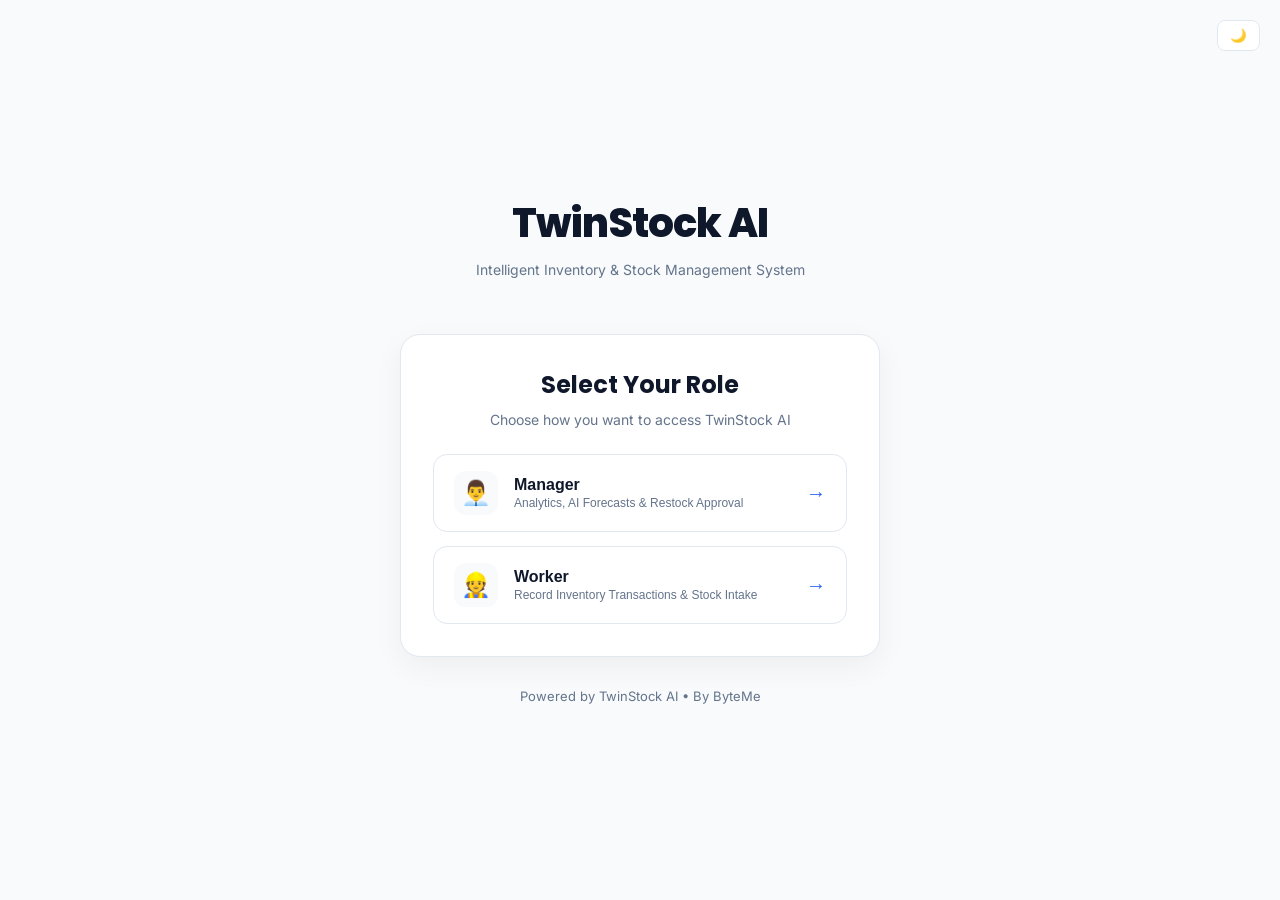
==== commit 3302a101: "frontend cleaned" ====
--- a/frontend/index.html
+++ b/frontend/index.html
@@ -1,152 +1,53 @@
 <!DOCTYPE html>
 <html lang="en">
-
 <head>
-
     <meta charset="UTF-8">
-
-    <meta name="viewport"
-          content="width=device-width, initial-scale=1.0">
-
-    <title>TwinStock AI</title>
-
+    <meta name="viewport" content="width=device-width, initial-scale=1.0">
+    <title>TwinStock AI - Landing</title>
     <link rel="preconnect" href="https://fonts.googleapis.com">
     <link rel="preconnect" href="https://fonts.gstatic.com" crossorigin>
     <link href="https://fonts.googleapis.com/css2?family=Poppins:wght@600;700;800&family=Inter:wght@300;400;600&display=swap" rel="stylesheet">
-
     <link rel="stylesheet" href="css/style.css">
-
 </head>
-
-
-<body>
-
-
-    <!-- removed language switcher from landing page -->
-
+<body class="landing">
     <button id="themeToggle" class="theme-toggle floating" title="Toggle theme">🌙</button>
 
-
-
-    <!-- MAIN CENTER CONTENT -->
-
     <div class="landing-container">
-
-
-        <!-- BRAND -->
-
         <div class="brand">
-
-            <h1>
-                TwinStock AI
-            </h1>
-
+            <h1>TwinStock AI</h1>
+            <p class="role-subtitle" style="margin-top: 6px;">Intelligent Inventory & Stock Management System</p>
         </div>
 
-
-
-        <!-- ROLE CARD -->
-
         <div class="role-card">
-
-
-            <h2 data-i18n="select_role">
-
-                Select Your Role
-
-            </h2>
-
-
-            <p
-                class="role-subtitle"
-                data-i18n="role_subtitle">
-
-                Choose how you want to access
-                TwinStock AI
-
-            </p>
-
-
+            <h2 data-i18n="select_role">Select Your Role</h2>
+            <p class="role-subtitle" data-i18n="role_subtitle">Choose how you want to access TwinStock AI</p>
 
             <div class="role-options">
-
-
-                <!-- MANAGER -->
-
-                <button
-                    type="button"
-                    class="role-button manager-role"
-                    onclick="selectRole('manager')">
-
-                    <span class="role-icon">
-                        👨‍💼
-                    </span>
-
+                <button type="button" class="role-button manager-role" onclick="selectRole('manager')">
+                    <span class="role-icon">👨‍💼</span>
                     <div>
-
-                        <strong data-i18n="manager">
-                            Manager
-                        </strong>
-
+                        <strong data-i18n="manager">Manager</strong>
+                        <p style="font-size: 12px; color: var(--muted); margin: 2px 0 0;">Analytics, AI Forecasts & Restock Approval</p>
                     </div>
-
-                    <span class="arrow">
-                        →
-                    </span>
-
+                    <span class="arrow">→</span>
                 </button>
 
-
-
-                <!-- WORKER -->
-
-                <button
-                    type="button"
-                    class="role-button worker-role"
-                    onclick="selectRole('worker')">
-
-                    <span class="role-icon">
-                        👷
-                    </span>
-
+                <button type="button" class="role-button worker-role" onclick="selectRole('worker')">
+                    <span class="role-icon">👷</span>
                     <div>
-
-                        <strong data-i18n="worker">
-                            Worker
-                        </strong>
-
+                        <strong data-i18n="worker">Worker</strong>
+                        <p style="font-size: 12px; color: var(--muted); margin: 2px 0 0;">Record Inventory Transactions & Stock Intake</p>
                     </div>
-
-                    <span class="arrow">
-                        →
-                    </span>
-
+                    <span class="arrow">→</span>
                 </button>
-
-
             </div>
-
         </div>
 
-
-
-        <!-- FOOTER -->
-
-        <p class="footer-text">
-
-            By ByteMe
-
-        </p>
-
-
+        <p class="footer-text">Powered by TwinStock AI • By ByteMe</p>
     </div>
 
-
-    <!-- YOUR JS -->
-
     <script src="js/theme.js"></script>
+    <script src="js/language.js"></script>
     <script src="js/index.js"></script>
-
 </body>
-
 </html>
--- a/frontend/css/style.css
+++ b/frontend/css/style.css
@@ -1,1538 +1,912 @@
+/* =========================================================
+   TwinStock AI - Master Design System & Stylesheet
+========================================================= */
+
 * {
     margin: 0;
     padding: 0;
     box-sizing: border-box;
 }
 
-
 :root {
-    --font-header: 'Poppins', system-ui, -apple-system, "Segoe UI", Roboto, "Helvetica Neue", Arial;
-    --font-base: 'Inter', ui-sans-serif, system-ui, -apple-system, "Segoe UI", Roboto;
-
-    /* Light mode colors (defaults) */
-    --bg: #f5f7fb;
+    --font-header: 'Poppins', system-ui, -apple-system, sans-serif;
+    --font-base: 'Inter', system-ui, -apple-system, sans-serif;
+
+    /* Light Theme Palette */
+    --bg: #f8fafc;
     --surface: #ffffff;
     --panel-bg: #ffffff;
-    --text: #172033;
-    --muted: #667085;
-    --border: #eaecf0;
+    --text: #0f172a;
+    --muted: #64748b;
+    --border: #e2e8f0;
     --primary: #2563eb;
+    --primary-hover: #1d4ed8;
     --primary-contrast: #ffffff;
-    /* semantic/accent backgrounds (light defaults) */
-    --status-success-bg: #ecfdf3;
-    --status-success-color: #027a48;
+    
+    /* Status & Accent Backgrounds */
+    --status-success-bg: #ecfdf5;
+    --status-success-color: #059669;
+    --status-danger-bg: #fef2f2;
+    --status-danger-color: #dc2626;
+    --status-warning-bg: #fffbeb;
+    --status-warning-color: #d97706;
+    --status-info-bg: #eff6ff;
+    --status-info-color: #2563eb;
+
     --accent-blue-bg: #eff6ff;
     --accent-purple-bg: #f5f3ff;
     --accent-red-bg: #fef2f2;
     --accent-orange-bg: #fff7ed;
-    --muted-surface: #f9fafb;
-    --secondary-bg: #eff6ff;
-    --input-bg: #f2f4f7;
-    --danger-bg: #fef3f2;
-    --warning-bg: #fffaeb;
-}
-
-/* Dark mode overrides */
+    --input-bg: #f8fafc;
+}
+
+/* Dark Theme Palette */
 .dark-theme {
-    --bg: #071126;
-    --surface: #071726;
-    --panel-bg: #0b1220;
-    --text: #e6eef9;
-    --muted: #9aa7bf;
-    --border: #122135;
-    --primary: #60a5fa;
-    --primary-contrast: #04263a;
-    /* semantic/accent backgrounds for dark mode */
-    --status-success-bg: rgba(16,185,129,0.08);
-    --status-success-color: #86efac;
-    --accent-blue-bg: rgba(37,99,235,0.08);
-    --accent-purple-bg: rgba(139,92,246,0.06);
-    --accent-red-bg: rgba(239,68,68,0.06);
-    --accent-orange-bg: rgba(245,158,11,0.06);
-    --muted-surface: var(--panel-bg);
-    --secondary-bg: rgba(37,99,235,0.06);
-    --input-bg: rgba(255,255,255,0.02);
-    --danger-bg: rgba(239,68,68,0.06);
-    --warning-bg: rgba(245,158,11,0.04);
-}
-
-    /* Smooth transitions for theme changes */
-    body, .panel, .summary-card, .topbar, .role-card, .language-switcher, .chat-input-area input, .form-group input {
-        transition: background-color 0.22s ease, color 0.22s ease, border-color 0.22s ease, box-shadow 0.22s ease;
-    }
-
-    /* ================================
-       Landing page styles moved from index.html
-       (keeps landing appearance and makes theme-toggle class)
-    ================================= */
-
-    /* Reset (already present, but kept for landing specificity) */
-    * {
-        box-sizing: border-box;
-    }
-
-    body.landing, body {
-        /* landing layout will use existing variables */
-    }
-
-    .landing-container {
-        width: 100%;
-        max-width: 520px;
-        min-height: auto;
-        padding: 100px 20px 40px;
-        display: flex;
-        flex-direction: column;
-        align-items: center;
-        justify-content: center;
-        text-align: center;
-    }
-
-    .brand { margin-bottom: 30px; }
-    .brand h1 { margin:0; font-size:42px; font-weight:800; letter-spacing:-1px; color:var(--text); }
-
-    .role-card {
-        width:100%; padding:35px; background:var(--surface); border:1px solid var(--border); border-radius:20px; box-shadow:0 12px 36px rgba(2,6,23,0.06);
-    }
-    .role-card h2 { margin:0 0 10px; font-size:26px; color:var(--text); }
-    .role-subtitle { margin:0 0 28px; color:var(--muted); font-size:15px; line-height:1.5; }
-
-    .role-options { width:100%; display:flex; flex-direction:column; gap:15px; }
-
-    .role-button { width:100%; min-height:75px; padding:15px 18px; display:flex; align-items:center; gap:16px; text-align:left; background:var(--surface); border:1px solid var(--border); border-radius:14px; cursor:pointer; transition:transform .2s ease, box-shadow .2s ease, border-color .2s ease, background .2s ease; }
-    .role-button:hover { transform:translateY(-2px); border-color:var(--primary); background:var(--panel-bg); box-shadow:0 10px 30px rgba(2,6,23,0.06); }
-    .role-icon { width:46px; height:46px; flex-shrink:0; display:flex; align-items:center; justify-content:center; font-size:25px; background:var(--panel-bg); border-radius:12px; }
-    .role-button strong { font-size:17px; color:var(--text); }
-    .arrow { margin-left:auto; font-size:22px; color:var(--primary); transition:transform .2s ease; }
-    .role-button:hover .arrow { transform:translateX(4px); }
-
-    .footer-text { margin-top:25px; margin-bottom:0; font-size:13px; color:var(--muted); }
-
-    @media (max-width:600px) {
-        .language-switcher { top:15px; right:15px; padding:8px 10px; gap:6px; }
-        .language-switcher span { display:none; }
-        .landing-container { padding:90px 18px 30px; }
-        .brand { margin-bottom:25px; }
-        .brand h1 { font-size:34px; }
-        .role-card { padding:25px 20px; }
-        .role-card h2 { font-size:23px; }
-        .role-subtitle { font-size:14px; }
-    }
-
-    /* Theme toggle common class */
-    .theme-toggle {
-        margin-left:8px;
-        padding:8px 10px;
-        border-radius:9px;
-        border:1px solid var(--border);
-        background: transparent;
-        cursor: pointer;
-        color: var(--text);
-    }
-
-    /* Floating variant for pages that need fixed position */
-    .theme-toggle.floating {
-        position: fixed;
-        top: 18px;
-        right: 18px;
-        z-index: 999;
-    }
-
-    /* Make native selects/options follow the theme */
-    select,
-    select option,
-    select optgroup {
-        background: var(--surface);
-        color: var(--text);
-    }
-
-    /* On dark theme ensure placeholder and disabled items look muted */
-    select::placeholder,
-    select[disabled],
-    option[disabled] {
-        color: var(--muted);
-    }
-
-    /* Tweak select arrow on WebKit */
-    select::-ms-expand {
-        display: none;
-    }
-    select {
-        -webkit-appearance: none;
-        -moz-appearance: none;
-        appearance: none;
-    }
-
-    /* Small stat pill used for inline metrics like Current Stock */
-    .stat-pill {
-        display: inline-block;
-        padding: 8px 12px;
-        border-radius: 999px;
-        background: var(--panel-bg);
-        color: var(--text);
-        font-weight: 700;
-        box-shadow: inset 0 0 0 1px rgba(255,255,255,0.02);
-        font-size: 13px;
-    }
-
-    /* color variants */
-    .stat-pill.low { background: rgba(16,185,129,0.12); color: #10b981; }
-    .stat-pill.medium { background: var(--warning-bg); color: #f59e0b; }
-    .stat-pill.high { background: var(--danger-bg); color: #ef4444; }
-
+    --bg: #0b0f19;
+    --surface: #111827;
+    --panel-bg: #111827;
+    --text: #f3f4f6;
+    --muted: #9ca3af;
+    --border: #1f2937;
+    --primary: #3b82f6;
+    --primary-hover: #60a5fa;
+    --primary-contrast: #0f172a;
+
+    --status-success-bg: rgba(16, 185, 129, 0.1);
+    --status-success-color: #34d399;
+    --status-danger-bg: rgba(239, 68, 68, 0.1);
+    --status-danger-color: #f87171;
+    --status-warning-bg: rgba(245, 158, 11, 0.1);
+    --status-warning-color: #fbbf24;
+    --status-info-bg: rgba(59, 130, 246, 0.1);
+    --status-info-color: #60a5fa;
+
+    --accent-blue-bg: rgba(37, 99, 235, 0.1);
+    --accent-purple-bg: rgba(139, 92, 246, 0.1);
+    --accent-red-bg: rgba(239, 68, 68, 0.1);
+    --accent-orange-bg: rgba(245, 158, 11, 0.1);
+    --input-bg: #1f2937;
+}
+
+/* Smooth Base & Typography */
 body {
     font-family: var(--font-base);
     background: var(--bg);
     color: var(--text);
-
-    /* center landing content */
+    line-height: 1.5;
     min-height: 100vh;
+    transition: background-color 0.2s ease, color 0.2s ease;
+}
+
+h1, h2, h3, h4, h5, h6, .brand-small, .brand h1 {
+    font-family: var(--font-header);
+}
+
+/* Landing Page Layout */
+body.landing {
     display: flex;
     align-items: center;
     justify-content: center;
+}
+
+.landing-container {
+    width: 100%;
+    max-width: 520px;
+    padding: 60px 20px;
+    display: flex;
     flex-direction: column;
-}
-
-h1, h2, h3, h4, h5, h6,
-.topbar, .brand-small,
-.brand h1, .page-heading h1,
-.summary-card h2, .panel-header h2,
-.chat-header h2, .product-title h2,
-.ai-title h2 {
-    font-family: var(--font-header);
-}
-
-
-
-/* =========================
-   HEADER
-========================= */
-
+    align-items: center;
+    text-align: center;
+}
+
+.brand h1 {
+    font-size: 40px;
+    font-weight: 800;
+    letter-spacing: -1px;
+    color: var(--text);
+}
+
+.role-card {
+    width: 100%;
+    margin-top: 30px;
+    padding: 32px;
+    background: var(--surface);
+    border: 1px solid var(--border);
+    border-radius: 20px;
+    box-shadow: 0 10px 30px rgba(0, 0, 0, 0.05);
+}
+
+.role-card h2 {
+    font-size: 24px;
+    margin-bottom: 6px;
+}
+
+.role-subtitle {
+    color: var(--muted);
+    font-size: 14px;
+    margin-bottom: 24px;
+}
+
+.role-options {
+    display: flex;
+    flex-direction: column;
+    gap: 14px;
+}
+
+.role-button {
+    width: 100%;
+    padding: 16px 20px;
+    display: flex;
+    align-items: center;
+    gap: 16px;
+    text-align: left;
+    background: var(--surface);
+    border: 1px solid var(--border);
+    border-radius: 14px;
+    cursor: pointer;
+    transition: all 0.2s ease;
+}
+
+.role-button:hover {
+    transform: translateY(-2px);
+    border-color: var(--primary);
+    box-shadow: 0 8px 24px rgba(37, 99, 235, 0.12);
+}
+
+.role-icon {
+    width: 44px;
+    height: 44px;
+    display: flex;
+    align-items: center;
+    justify-content: center;
+    font-size: 24px;
+    background: var(--bg);
+    border-radius: 12px;
+}
+
+.role-button strong {
+    font-size: 16px;
+    color: var(--text);
+}
+
+.role-button .arrow {
+    margin-left: auto;
+    font-size: 20px;
+    color: var(--primary);
+    transition: transform 0.2s ease;
+}
+
+.role-button:hover .arrow {
+    transform: translateX(4px);
+}
+
+.footer-text {
+    margin-top: 30px;
+    font-size: 13px;
+    color: var(--muted);
+}
+
+/* Header & Navigation Topbar */
 .topbar {
-    height: 56px;
-
+    height: 60px;
     background: var(--surface);
-
     border-bottom: 1px solid var(--border);
-
-    display: flex;
-
-    align-items: center;
-
+    display: flex;
+    align-items: center;
     justify-content: space-between;
-
-    padding: 0 20px;
-
+    padding: 0 24px;
     position: sticky;
-
     top: 0;
-
-    z-index: 10;
-}
-
+    z-index: 100;
+}
 
 .brand-small {
     display: flex;
-
-    align-items: center;
-
-    gap: 8px;
-
+    align-items: center;
+    gap: 10px;
     font-size: 18px;
-}
-
-
-.brand-small span {
-    font-size: 20px;
-}
-
+    font-weight: 700;
+}
 
 .header-right {
     display: flex;
-
-    align-items: center;
-
+    align-items: center;
     gap: 12px;
-    margin-left: auto;
-}
-
-/* Settings nav (grouped controls at the top-right) */
+}
+
 .settings-nav {
     display: flex;
     align-items: center;
-    gap: 10px;
-}
-
-.settings-nav .settings-item {
-    display: flex;
-    align-items: center;
-    gap: 8px;
-}
-
-.settings-nav select {
-    padding: 6px 10px;
-    border-radius: 6px;
+    gap: 12px;
+}
+
+.settings-nav select, select {
+    padding: 7px 12px;
+    border-radius: 8px;
     border: 1px solid var(--border);
     background: var(--surface);
     color: var(--text);
     font-size: 13px;
-}
-
-.settings-nav .theme-toggle {
-    padding: 6px 9px;
-}
-
-.sr-only { position: absolute; left: -9999px; }
-
-
-.role-switcher {
-    display: flex;
-
-    align-items: center;
-
-    gap: 8px;
-
-    color: var(--muted);
-
-    font-size: 13px;
-}
-
-
-.role-switcher select {
-    padding: 8px 12px;
-
-    padding: 6px 10px;
-
-    border: 1px solid var(--border);
-
-    border-radius: 6px;
-
+    cursor: pointer;
+}
+
+.theme-toggle {
+    padding: 7px 12px;
+    border-radius: 8px;
+    border: 1px solid var(--border);
     background: var(--surface);
-
-    cursor: pointer;
-}
-
-
-.logout-btn {
-
+    color: var(--text);
+    cursor: pointer;
+    transition: all 0.2s ease;
+}
+
+.theme-toggle:hover {
+    border-color: var(--primary);
+}
+
+.theme-toggle.floating {
+    position: fixed;
+    top: 20px;
+    right: 20px;
+    z-index: 999;
+}
+
+.logout-btn, .back-btn {
     background: transparent;
-
-    border: 1px solid var(--border);
-
-    color: var(--text);
-
-    padding: 6px 10px;
-
-    border-radius: 6px;
-
-    cursor: pointer;
-}
-
-
-/* =========================
-   DASHBOARD
-========================= */
-
+    border: 1px solid var(--border);
+    color: var(--text);
+    padding: 7px 14px;
+    border-radius: 8px;
+    font-size: 13px;
+    cursor: pointer;
+    transition: all 0.2s ease;
+}
+
+.logout-btn:hover, .back-btn:hover {
+    border-color: var(--primary);
+    color: var(--primary);
+}
+
+.sr-only {
+    position: absolute;
+    left: -9999px;
+}
+
+/* Dashboard Content Container */
 .dashboard {
-    max-width: 1450px;
-
-    margin: auto;
-
-    padding: 30px;
-}
-
+    max-width: 1400px;
+    margin: 0 auto;
+    padding: 32px 24px;
+}
+
+.page-heading {
+    display: flex;
+    align-items: center;
+    justify-content: space-between;
+    margin-bottom: 24px;
+}
 
 .page-heading h1 {
     font-size: 28px;
-
-    margin-bottom: 7px;
-}
-
-
-.page-heading p {
-    color: #667085;
-}
-
+    font-weight: 700;
+}
 
 .status-badge {
     background: var(--status-success-bg);
-
     color: var(--status-success-color);
-
-    padding: 8px 14px;
-
+    padding: 6px 14px;
     border-radius: 20px;
-
-    font-size: 13px;
-}
-
-
-/* =========================
-   SUMMARY CARDS
-========================= */
-
+    font-size: 13px;
+    font-weight: 600;
+}
+
+/* Summary Metrics Cards */
 .summary-grid {
     display: grid;
-
-    grid-template-columns:
-        repeat(4, 1fr);
-
-    gap: 18px;
-
-    margin-bottom: 25px;
-}
-
+    grid-template-columns: repeat(auto-fit, minmax(240px, 1fr));
+    gap: 20px;
+    margin-bottom: 28px;
+}
 
 .summary-card {
     background: var(--panel-bg);
-
-    border: 1px solid var(--border);
-
-    border-radius: 12px;
-
+    border: 1px solid var(--border);
+    border-radius: 16px;
     padding: 20px;
-
-    display: flex;
-
-    align-items: center;
-
-    gap: 15px;
-}
-
+    display: flex;
+    align-items: center;
+    gap: 16px;
+}
 
 .summary-icon {
     width: 48px;
-
     height: 48px;
-
-    border-radius: 10px;
-
-    display: flex;
-
-    align-items: center;
-
+    border-radius: 12px;
+    display: flex;
+    align-items: center;
     justify-content: center;
-
-    font-size: 23px;
-}
-
-
-.blue {
-    background: var(--accent-blue-bg);
-}
-
-
-.purple {
-    background: var(--accent-purple-bg);
-}
-
-
-.red {
-    background: var(--accent-red-bg);
-}
-
-
-.orange {
-    background: var(--accent-orange-bg);
-}
-
+    font-size: 22px;
+}
+
+.summary-icon.blue { background: var(--accent-blue-bg); }
+.summary-icon.purple { background: var(--accent-purple-bg); }
+.summary-icon.red { background: var(--accent-red-bg); }
+.summary-icon.orange { background: var(--accent-orange-bg); }
 
 .summary-card p {
-    color: #667085;
-
-    font-size: 13px;
-
-    margin-bottom: 5px;
-}
-
+    color: var(--muted);
+    font-size: 13px;
+    margin-bottom: 2px;
+}
 
 .summary-card h2 {
-    font-size: 26px;
-}
-
+    font-size: 24px;
+    font-weight: 700;
+}
 
 .summary-card span {
-    color: #98a2b3;
-
     font-size: 12px;
-}
-
-
-/* =========================
-   PANELS
-========================= */
-
+    color: var(--muted);
+}
+
+/* Panels */
 .panel {
     background: var(--panel-bg);
-
-    border: 1px solid var(--border);
-
-    border-radius: 12px;
-
-    padding: 22px;
-}
-
+    border: 1px solid var(--border);
+    border-radius: 16px;
+    padding: 24px;
+    margin-bottom: 24px;
+}
 
 .panel-header {
     display: flex;
-
+    align-items: center;
     justify-content: space-between;
-
-    align-items: flex-start;
-
     margin-bottom: 20px;
 }
-
 
 .panel-header h2 {
     font-size: 18px;
-
-    margin-bottom: 5px;
-}
-
-
-.panel-header p {
-    color: #667085;
-
-    font-size: 13px;
-}
-
-
-.ai-status {
-    background: var(--secondary-bg);
-
-    color: var(--primary);
-
-    padding: 6px 10px;
-
-    border-radius: 20px;
-
+    font-weight: 700;
+}
+
+.ai-status, .count-badge {
+    background: var(--status-info-bg);
+    color: var(--status-info-color);
+    padding: 4px 10px;
+    border-radius: 12px;
     font-size: 12px;
-}
-
-
-/* =========================
-   MANAGER
-========================= */
-
-.manager-grid {
+    font-weight: 600;
+}
+
+/* Manager & Worker Grid Layouts */
+.manager-grid, .worker-grid, .replenishment-grid {
     display: grid;
-
-    grid-template-columns: 1.45fr 1fr;
-
-    gap: 20px;
-}
-
-
+    grid-template-columns: repeat(auto-fit, minmax(340px, 1fr));
+    gap: 24px;
+}
+
+/* AI Suggestion Cards */
 .suggestion-card {
-    padding: 18px;
-
-    border: 1px solid var(--border);
-
-    border-radius: 10px;
-
-    margin-bottom: 15px;
-}
-
-
-.suggestion-card.high {
-    border-left: 4px solid #ef4444;
-}
-
-
-.suggestion-card.medium {
-    border-left: 4px solid #f59e0b;
-}
-
-
-.suggestion-card.warning {
-    border-left: 4px solid #eab308;
-}
-
+    border-radius: 14px;
+    padding: 20px;
+    border: 1px solid var(--border);
+    background: var(--surface);
+    margin-top: 14px;
+}
+
+.suggestion-card.high { border-left: 4px solid var(--status-danger-color); }
+.suggestion-card.medium { border-left: 4px solid var(--status-warning-color); }
+.suggestion-card.warning { border-left: 4px solid var(--primary); }
 
 .suggestion-top {
     display: flex;
-
+    align-items: center;
     justify-content: space-between;
-
-    align-items: center;
-}
-
+    margin-bottom: 12px;
+}
 
 .product-info {
     display: flex;
-
-    align-items: center;
-
+    align-items: center;
     gap: 10px;
 }
-
-
-.product-info h3 {
-    font-size: 16px;
-
-    margin-bottom: 3px;
-}
-
-
-.product-info span:last-child {
-    color: #98a2b3;
-
-    font-size: 11px;
-}
-
 
 .risk-dot {
     width: 10px;
-
     height: 10px;
-
     border-radius: 50%;
 }
-
-
-.red-dot {
-    background: #ef4444;
-}
-
-
-.orange-dot {
-    background: #f59e0b;
-}
-
-
-.yellow-dot {
-    background: #eab308;
-}
-
+.red-dot { background: var(--status-danger-color); }
+.orange-dot { background: var(--status-warning-color); }
+.yellow-dot { background: var(--primary); }
 
 .risk-label {
-    font-size: 10px;
-
-    font-weight: bold;
-
-    padding: 5px 8px;
-
-    border-radius: 5px;
-}
-
-
-.high-label {
-    color: #b42318;
-
-    background: var(--danger-bg);
-}
-
-
-.medium-label {
-    color: #b54708;
-
-    background: var(--warning-bg);
-}
-
-
-.warning-label {
-    color: #a15c00;
-
-    background: var(--warning-bg);
-}
-
+    font-size: 11px;
+    font-weight: 700;
+    padding: 3px 8px;
+    border-radius: 6px;
+}
+
+.high-label { background: var(--status-danger-bg); color: var(--status-danger-color); }
+.medium-label { background: var(--status-warning-bg); color: var(--status-warning-color); }
+.warning-label { background: var(--status-info-bg); color: var(--status-info-color); }
 
 .suggestion-message {
-    margin: 14px 0;
-
-    color: #475467;
-
     font-size: 14px;
-}
-
+    color: var(--text);
+    margin-bottom: 14px;
+}
 
 .suggestion-details {
     display: grid;
-
-    grid-template-columns:
-        repeat(3, 1fr);
-
+    grid-template-columns: repeat(3, 1fr);
     gap: 10px;
-
-    margin-bottom: 15px;
-}
-
-
-.suggestion-details div {
-    background: var(--surface);
-
-    padding: 10px;
-
-    border-radius: 7px;
-}
-
+    background: var(--bg);
+    padding: 12px;
+    border-radius: 10px;
+    margin-bottom: 14px;
+    font-size: 12px;
+}
 
 .suggestion-details span {
     display: block;
-
-    color: #98a2b3;
-
-    font-size: 10px;
-
-    margin-bottom: 5px;
-}
-
-
-.suggestion-details div {
-    background: var(--surface);
-
-    padding: 10px;
-
-    border-radius: 7px;
-}
-.suggestion-details span {
-    display: block;
-
     color: var(--muted);
-
-    font-size: 10px;
-
-    margin-bottom: 5px;
-}
-.suggestion-details strong {
-    font-size: 13px;
-    color: var(--text);
-}
+    margin-bottom: 2px;
+}
+
+/* Tables */
+.table-responsive {
+    overflow-x: auto;
+}
+
+.inventory-table, .forecast-table {
+    width: 100%;
+    border-collapse: collapse;
+    margin-top: 8px;
+}
+
+.inventory-table th, .inventory-table td,
+.forecast-table th, .forecast-table td {
+    padding: 12px 14px;
+    text-align: left;
+    border-bottom: 1px solid var(--border);
+    font-size: 14px;
+}
+
+.inventory-table th, .forecast-table th {
+    background: var(--bg);
+    color: var(--muted);
+    font-weight: 600;
+    font-size: 13px;
+}
+
+.inventory-table tr:hover {
+    background: var(--bg);
+}
+
+/* Badges */
+.badge {
+    display: inline-block;
+    padding: 4px 10px;
+    border-radius: 20px;
+    font-size: 12px;
+    font-weight: 600;
+}
+
+.badge-success { background: var(--status-success-bg); color: var(--status-success-color); }
+.badge-danger { background: var(--status-danger-bg); color: var(--status-danger-color); }
+.badge-warning { background: var(--status-warning-bg); color: var(--status-warning-color); }
+.badge-info { background: var(--status-info-bg); color: var(--status-info-color); }
+
+/* Buttons */
 .primary-btn {
     background: var(--primary);
-
     color: var(--primary-contrast);
-}
-
+    border: none;
+    padding: 10px 18px;
+    border-radius: 10px;
+    font-weight: 600;
+    font-size: 14px;
+    cursor: pointer;
+    transition: background 0.2s ease;
+    display: inline-flex;
+    align-items: center;
+    justify-content: center;
+    gap: 6px;
+}
 
 .primary-btn:hover {
-    background: #1d4ed8;
-}
-
-
-.secondary-btn {
-    background: var(--secondary-bg);
-
+    background: var(--primary-hover);
+}
+
+.secondary-btn, .action-btn {
+    background: transparent;
+    border: 1px solid var(--border);
+    color: var(--text);
+    padding: 8px 14px;
+    border-radius: 8px;
+    font-size: 13px;
+    cursor: pointer;
+    transition: all 0.2s ease;
+}
+
+.secondary-btn:hover, .action-btn:hover {
+    border-color: var(--primary);
     color: var(--primary);
 }
-
 
 .full-btn {
     width: 100%;
-
-    padding: 13px;
-}
-
-
-/* =========================
-   CHATBOT
-========================= */
-
+    margin-top: 10px;
+}
+
+/* Forms */
+.form-group {
+    margin-bottom: 16px;
+}
+
+.form-group label {
+    display: block;
+    font-size: 13px;
+    font-weight: 600;
+    color: var(--text);
+    margin-bottom: 6px;
+}
+
+.form-group input, .form-group select, .form-group textarea {
+    width: 100%;
+    padding: 10px 14px;
+    border-radius: 10px;
+    border: 1px solid var(--border);
+    background: var(--input-bg);
+    color: var(--text);
+    font-size: 14px;
+    outline: none;
+    transition: border-color 0.2s ease;
+}
+
+.form-group input:focus, .form-group select:focus, .form-group textarea:focus {
+    border-color: var(--primary);
+}
+
+.form-row {
+    display: grid;
+    grid-template-columns: 1fr 1fr;
+    gap: 16px;
+}
+
+/* Transaction Type Selectors */
+.transaction-types {
+    display: grid;
+    grid-template-columns: repeat(4, 1fr);
+    gap: 10px;
+}
+
+.transaction-type {
+    display: flex;
+    flex-direction: column;
+    align-items: center;
+    gap: 4px;
+    padding: 12px 8px;
+    border-radius: 12px;
+    border: 1px solid var(--border);
+    background: var(--surface);
+    cursor: pointer;
+    font-size: 12px;
+    color: var(--text);
+    transition: all 0.2s ease;
+}
+
+.transaction-type.active, .transaction-type:hover {
+    border-color: var(--primary);
+    background: var(--accent-blue-bg);
+    color: var(--primary);
+}
+
+/* Transaction Log Items */
+.transaction-list {
+    display: flex;
+    flex-direction: column;
+    gap: 12px;
+}
+
+.transaction-item {
+    display: flex;
+    align-items: center;
+    gap: 14px;
+    padding: 12px;
+    border: 1px solid var(--border);
+    border-radius: 12px;
+    background: var(--surface);
+}
+
+.transaction-icon {
+    width: 40px;
+    height: 40px;
+    border-radius: 10px;
+    display: flex;
+    align-items: center;
+    justify-content: center;
+    font-size: 18px;
+}
+
+.transaction-icon.receive { background: var(--status-success-bg); }
+.transaction-icon.dispatch { background: var(--status-info-bg); }
+.transaction-icon.damaged { background: var(--status-danger-bg); }
+
+.transaction-info {
+    flex: 1;
+}
+
+.transaction-info strong {
+    display: block;
+    font-size: 14px;
+}
+
+.transaction-info span {
+    font-size: 12px;
+    color: var(--muted);
+}
+
+.positive { color: var(--status-success-color); }
+.negative { color: var(--status-danger-color); }
+
+/* Chatbot Styles */
 .chatbot-panel {
     display: flex;
-
     flex-direction: column;
-
-    min-height: 600px;
-}
-
+    height: 480px;
+}
 
 .chat-header {
     display: flex;
-
-    align-items: center;
-
+    align-items: center;
     gap: 12px;
-
-    padding-bottom: 15px;
-
-    border-bottom: 1px solid #eaecf0;
-}
-
+    padding-bottom: 14px;
+    border-bottom: 1px solid var(--border);
+}
 
 .bob-avatar {
-    width: 42px;
-
-    height: 42px;
-
-    background: var(--accent-blue-bg);
-
-    border-radius: 10px;
-
-    display: flex;
-
-    align-items: center;
-
+    width: 38px;
+    height: 38px;
+    border-radius: 10px;
+    background: var(--accent-purple-bg);
+    display: flex;
+    align-items: center;
     justify-content: center;
-
-    font-size: 22px;
-}
-
-
-.chat-header h2 {
-    font-size: 17px;
-}
-
-
-.chat-header span {
-    color: #667085;
-
-    font-size: 11px;
-}
-
+    font-size: 20px;
+}
 
 .online-dot {
     width: 8px;
-
     height: 8px;
-
-    background: #12b76a;
-
     border-radius: 50%;
-
+    background: var(--status-success-color);
     margin-left: auto;
 }
-
 
 .chat-messages {
     flex: 1;
-
-    padding: 20px 0;
-
     overflow-y: auto;
-}
-
+    padding: 16px 0;
+    display: flex;
+    flex-direction: column;
+    gap: 14px;
+}
 
 .message {
     display: flex;
-
     gap: 10px;
-
-    margin-bottom: 18px;
-}
-
+    max-width: 85%;
+}
+
+.user-message {
+    margin-left: auto;
+    flex-direction: row-reverse;
+}
 
 .message-avatar {
     width: 30px;
-
     height: 30px;
-
-    background: var(--accent-blue-bg);
-
     border-radius: 8px;
-
-    display: flex;
-
-    align-items: center;
-
+    background: var(--bg);
+    display: flex;
+    align-items: center;
     justify-content: center;
-
-    font-size: 15px;
-}
-
+    font-size: 14px;
+}
 
 .message-content {
-    max-width: 85%;
-}
-
-
-.message-name {
-    display: block;
-
-    font-size: 11px;
-
-    color: #667085;
-
-    margin-bottom: 5px;
-}
-
-
-.message-content p {
-
-    background: var(--input-bg);
-
-    padding: 12px;
-
-    border-radius: 4px 10px 10px 10px;
-
-    font-size: 13px;
-
-    line-height: 1.5;
-}
-
+    background: var(--bg);
+    padding: 10px 14px;
+    border-radius: 12px;
+    font-size: 13px;
+}
+
+.user-message .message-content {
+    background: var(--primary);
+    color: var(--primary-contrast);
+}
 
 .quick-questions {
     display: flex;
-
-    flex-direction: column;
-
+    flex-wrap: wrap;
     gap: 8px;
-}
-
+    margin-top: 8px;
+}
 
 .quick-questions button {
-
+    padding: 6px 12px;
+    border-radius: 20px;
+    border: 1px solid var(--border);
     background: var(--surface);
-
-    border: 1px solid var(--border);
-
-    color: var(--text);
-
-    padding: 9px;
-
-    border-radius: 7px;
-
-    text-align: left;
-
-    cursor: pointer;
-
+    color: var(--primary);
     font-size: 12px;
-}
-
+    cursor: pointer;
+}
 
 .chat-input-area {
     display: flex;
-
     gap: 8px;
-
+    padding-top: 12px;
     border-top: 1px solid var(--border);
-
-    padding-top: 15px;
-}
-
+}
 
 .chat-input-area input {
     flex: 1;
-
-    padding: 12px;
-
-    border: 1px solid var(--border);
-
-    border-radius: 7px;
-
+    padding: 10px 14px;
+    border-radius: 10px;
+    border: 1px solid var(--border);
+    background: var(--input-bg);
+    color: var(--text);
+    font-size: 13px;
     outline: none;
 }
 
-
 .chat-input-area button {
-    width: 45px;
-
+    padding: 0 16px;
+    background: var(--primary);
+    color: var(--primary-contrast);
     border: none;
-
-    border-radius: 7px;
-
-    background: var(--primary);
-
-    color: var(--primary-contrast);
-
-    cursor: pointer;
-}
-
-
-.user-chat-message {
-    background: #2563eb;
-
-    color: white;
-
-    padding: 10px;
-
-    border-radius: 10px 10px 4px 10px;
-
-    margin-left: auto;
-
-    margin-bottom: 15px;
-
-    max-width: 80%;
-
-    font-size: 13px;
-}
-
-
-/* =========================
-   WORKER
-========================= */
-
-.worker-grid {
-    display: grid;
-
-    grid-template-columns: 1fr 1fr;
-
-    gap: 20px;
-}
-
-
-.form-group {
-    margin-bottom: 18px;
-}
-
-
-.form-group label {
-    display: block;
-
-    font-size: 13px;
-
-    font-weight: 600;
-
-    margin-bottom: 7px;
-}
-
-
-.form-group input,
-.form-group select,
-.form-group textarea {
-    width: 100%;
-
-    padding: 11px 12px;
-
-    border: 1px solid var(--border);
-
-    border-radius: 7px;
-
-    font-family: inherit;
-
-    outline: none;
-
-    background: var(--surface);
-}
-
-
-.form-group input:focus,
-.form-group select:focus,
-.form-group textarea:focus {
-    border-color: #2563eb;
-}
-
-
-.form-row {
-    display: grid;
-
-    grid-template-columns: 1fr 1fr;
-
-    gap: 15px;
-}
-
-
-.transaction-types {
-    display: grid;
-
-    grid-template-columns:
-        repeat(4, 1fr);
-
-    gap: 8px;
-}
-
-
-.transaction-type {
-    padding: 10px 5px;
-
-    background: var(--surface);
-
-    border: 1px solid var(--border);
-
-    border-radius: 7px;
-
-    cursor: pointer;
-
+    border-radius: 10px;
+    cursor: pointer;
+}
+
+/* Replenishment Recommendations Page */
+.product-title {
+    display: flex;
+    align-items: center;
+    gap: 16px;
+    margin-bottom: 20px;
+}
+
+.large-product-icon {
+    width: 56px;
+    height: 56px;
+    border-radius: 16px;
+    background: var(--accent-blue-bg);
+    display: flex;
+    align-items: center;
+    justify-content: center;
+    font-size: 28px;
+}
+
+.small-label {
     font-size: 11px;
-}
-
-
-.transaction-type span {
-    display: block;
-
-    font-size: 18px;
-
-    margin-bottom: 3px;
-}
-
-
-.transaction-type.active {
-    background: var(--accent-blue-bg);
-
-    border-color: var(--primary);
-
-    color: var(--primary);
-}
-
-
-.success-message {
-    display: none;
-
-    background: var(--status-success-bg);
-
-    color: var(--status-success-color);
-
-    padding: 12px;
-
-    border-radius: 7px;
-
-    margin-top: 15px;
-
-    font-size: 13px;
-}
-
-
-.transaction-item {
-    display: flex;
-
-    align-items: center;
-
-    gap: 12px;
-
-    padding: 14px 0;
-
-    border-bottom: 1px solid var(--border);
-}
-
-
-.transaction-icon {
-    width: 38px;
-
-    height: 38px;
-
-    border-radius: 8px;
-
-    display: flex;
-
-    align-items: center;
-
-    justify-content: center;
-}
-
-
-.transaction-icon.receive {
-    background: var(--status-success-bg);
-}
-
-
-.transaction-icon.dispatch {
-    background: var(--accent-blue-bg);
-}
-
-
-.transaction-icon.damaged {
-    background: var(--danger-bg);
-}
-
-
-.transaction-info {
-    flex: 1;
-}
-
-
-.transaction-info strong {
-    display: block;
-
-    font-size: 13px;
-}
-
-
-.transaction-info span {
-    color: #98a2b3;
-
-    font-size: 11px;
-}
-
-
-.positive {
-    color: #027a48;
-}
-
-
-.negative {
-    color: #b42318;
-}
-
-
-.count-badge {
-    background: var(--panel-bg);
-
-    padding: 5px 9px;
-
-    border-radius: 5px;
-
-    font-size: 11px;
-}
-
-
-/* =========================
-   REPLENISHMENT
-========================= */
-
-.back-btn {
-    background: var(--surface);
-
-    border: 1px solid var(--border);
-
-    padding: 9px 14px;
-
-    border-radius: 7px;
-
-    cursor: pointer;
-}
-
-
-.replenishment-grid {
-    display: grid;
-
-    grid-template-columns: 1fr 1fr;
-
-    gap: 20px;
-}
-
-
-.product-title {
-    display: flex;
-
-    align-items: center;
-
-    gap: 15px;
-
-    margin-bottom: 30px;
-}
-
-
-.large-product-icon {
-    width: 60px;
-
-    height: 60px;
-
-    border-radius: 12px;
-
-    background: var(--accent-blue-bg);
-
-    display: flex;
-
-    align-items: center;
-
-    justify-content: center;
-
-    font-size: 28px;
-}
-
-
-.small-label {
-    color: #98a2b3;
-
-    font-size: 10px;
-}
-
-
-.product-title h2 {
-    margin: 4px 0;
-
-    font-size: 23px;
-}
-
-
-.product-title span:last-child {
-    color: #667085;
-
-    font-size: 12px;
-}
-
+    color: var(--muted);
+    letter-spacing: 1px;
+    font-weight: 700;
+}
 
 .metrics-grid {
     display: grid;
-
-    grid-template-columns: 1fr 1fr;
-
-    gap: 12px;
-}
-
+    grid-template-columns: repeat(2, 1fr);
+    gap: 14px;
+}
 
 .metric {
-    background: var(--surface);
-
-    padding: 15px;
-
-    border-radius: 8px;
-}
-
+    background: var(--bg);
+    padding: 14px;
+    border-radius: 12px;
+}
 
 .metric span {
     display: block;
-
+    font-size: 12px;
     color: var(--muted);
-
-    font-size: 11px;
-
-    margin-bottom: 7px;
-}
-
+}
 
 .metric strong {
-    font-size: 15px;
-}
-
+    font-size: 18px;
+}
 
 .danger-metric {
-    background: var(--danger-bg);
-}
-
-
-.danger-metric strong {
-    color: #b42318;
-}
-
+    background: var(--status-danger-bg);
+    color: var(--status-danger-color);
+}
+
+.danger-metric span {
+    color: var(--status-danger-color);
+}
 
 .risk-explanation {
-    margin-top: 20px;
-
-    background: var(--warning-bg);
-
-    border: 1px solid var(--border);
-
-    padding: 15px;
-
-    border-radius: 8px;
-
-    display: flex;
-
+    display: flex;
+    align-items: flex-start;
     gap: 12px;
-}
-
-
-.risk-icon {
-    font-size: 20px;
-}
-
-
-.risk-explanation strong {
-    font-size: 13px;
-
-    color: #b54708;
-}
-
-
-.risk-explanation p {
-    margin-top: 5px;
-
-    color: #667085;
-
-    font-size: 12px;
-
-    line-height: 1.5;
-}
-
-
-.ai-title {
-    display: flex;
-
-    align-items: center;
-
-    gap: 12px;
-
-    margin-bottom: 25px;
-}
-
-
-.ai-large-icon {
-    width: 45px;
-
-    height: 45px;
-
-    border-radius: 10px;
-
-    background: var(--accent-blue-bg);
-
-    display: flex;
-
-    align-items: center;
-
-    justify-content: center;
-
-    font-size: 22px;
-}
-
-
-.ai-title h2 {
-    font-size: 18px;
-}
-
-
-.ai-title span {
-    color: #667085;
-
-    font-size: 11px;
-}
-
+    background: var(--status-warning-bg);
+    color: var(--status-warning-color);
+    padding: 14px;
+    border-radius: 12px;
+    font-size: 13px;
+}
 
 .quantity-input {
     display: flex;
-
-    align-items: center;
-}
-
+    align-items: center;
+    gap: 8px;
+}
+
+.quantity-input input {
+    text-align: center;
+    font-weight: 700;
+}
 
 .quantity-input button {
     width: 40px;
-
     height: 40px;
-
-    margin: 0;
-
-    border-radius: 6px;
-
-    background: var(--input-bg);
-
-    color: var(--text);
-
-    border: 1px solid var(--border);
-
-    cursor: pointer;
-}
-
-
-.quantity-input input {
-    text-align: center;
-
-    width: 100px;
-
-    height: 40px;
-
-    border: 1px solid var(--border);
-
-    margin: 0 5px;
-}
-
-
-.recommendation-reason {
+    border-radius: 10px;
+    border: 1px solid var(--border);
     background: var(--surface);
-
-    padding: 15px;
-
-    border-radius: 8px;
-
+    font-size: 18px;
+    cursor: pointer;
+}
+
+.decision-buttons {
+    display: flex;
+    gap: 12px;
     margin-top: 20px;
-
-    margin-bottom: 20px;
-}
-
-
-.recommendation-reason strong {
-    font-size: 13px;
-}
-
-
-.recommendation-reason p {
+}
+
+.ignore-btn {
+    flex: 1;
+    padding: 12px;
+    border-radius: 10px;
+    border: 1px solid var(--border);
+    background: transparent;
     color: var(--muted);
-
-    font-size: 12px;
-
-    line-height: 1.6;
-
-    margin-top: 7px;
-}
-
-
-.decision-buttons {
-    display: grid;
-
-    grid-template-columns: 1fr 1.5fr;
-
-    gap: 10px;
-}
-
-
-.ignore-btn,
+    cursor: pointer;
+}
+
 .approve-btn {
+    flex: 2;
     padding: 12px;
-
-    border-radius: 7px;
-
-    cursor: pointer;
-
+    border-radius: 10px;
+    border: none;
+    background: var(--status-success-color);
+    color: #ffffff;
     font-weight: 600;
-}
-
-
-.ignore-btn {
-    background: var(--surface);
-
-    border: 1px solid var(--border);
-
-    color: var(--text);
-}
-
-
-.approve-btn {
-    background: #12b76a;
-
-    border: none;
-
-    color: white;
-}
-
+    cursor: pointer;
+}
 
 .decision-message {
-    margin-top: 15px;
-
-    text-align: center;
-
-    font-size: 13px;
-}
-
-
-/* =========================
-   RESPONSIVE
-========================= */
-
-@media (max-width: 1000px) {
-
-    .summary-grid {
-        grid-template-columns: 1fr 1fr;
-    }
-
-    .manager-grid,
-    .worker-grid,
-    .replenishment-grid {
+    margin-top: 14px;
+    padding: 12px;
+    border-radius: 10px;
+    font-size: 13px;
+}
+.decision-message.success { background: var(--status-success-bg); color: var(--status-success-color); }
+.decision-message.muted { background: var(--bg); color: var(--muted); }
+
+/* Responsive Media Queries */
+@media (max-width: 768px) {
+    .summary-grid, .form-row, .metrics-grid, .transaction-types {
         grid-template-columns: 1fr;
     }
-
-}
-
-
-@media (max-width: 650px) {
-
-    .dashboard {
-        padding: 15px;
-    }
-
-    .topbar {
-        padding: 0 15px;
-    }
-
-    .summary-grid {
+    .manager-grid, .worker-grid, .replenishment-grid {
         grid-template-columns: 1fr;
     }
-
-    .header-right {
-        gap: 5px;
+    .dashboard {
+        padding: 16px;
     }
-
-    .role-switcher span {
-        display: none;
-    }
-
-    .page-heading {
-        align-items: flex-start;
-
-        flex-direction: column;
-
-        gap: 10px;
-    }
-
-    .suggestion-details {
-        grid-template-columns: 1fr;
-    }
-
-    .transaction-types {
-        grid-template-columns: 1fr 1fr;
-    }
-
-    .form-row {
-        grid-template-columns: 1fr;
-    }
-
 }
